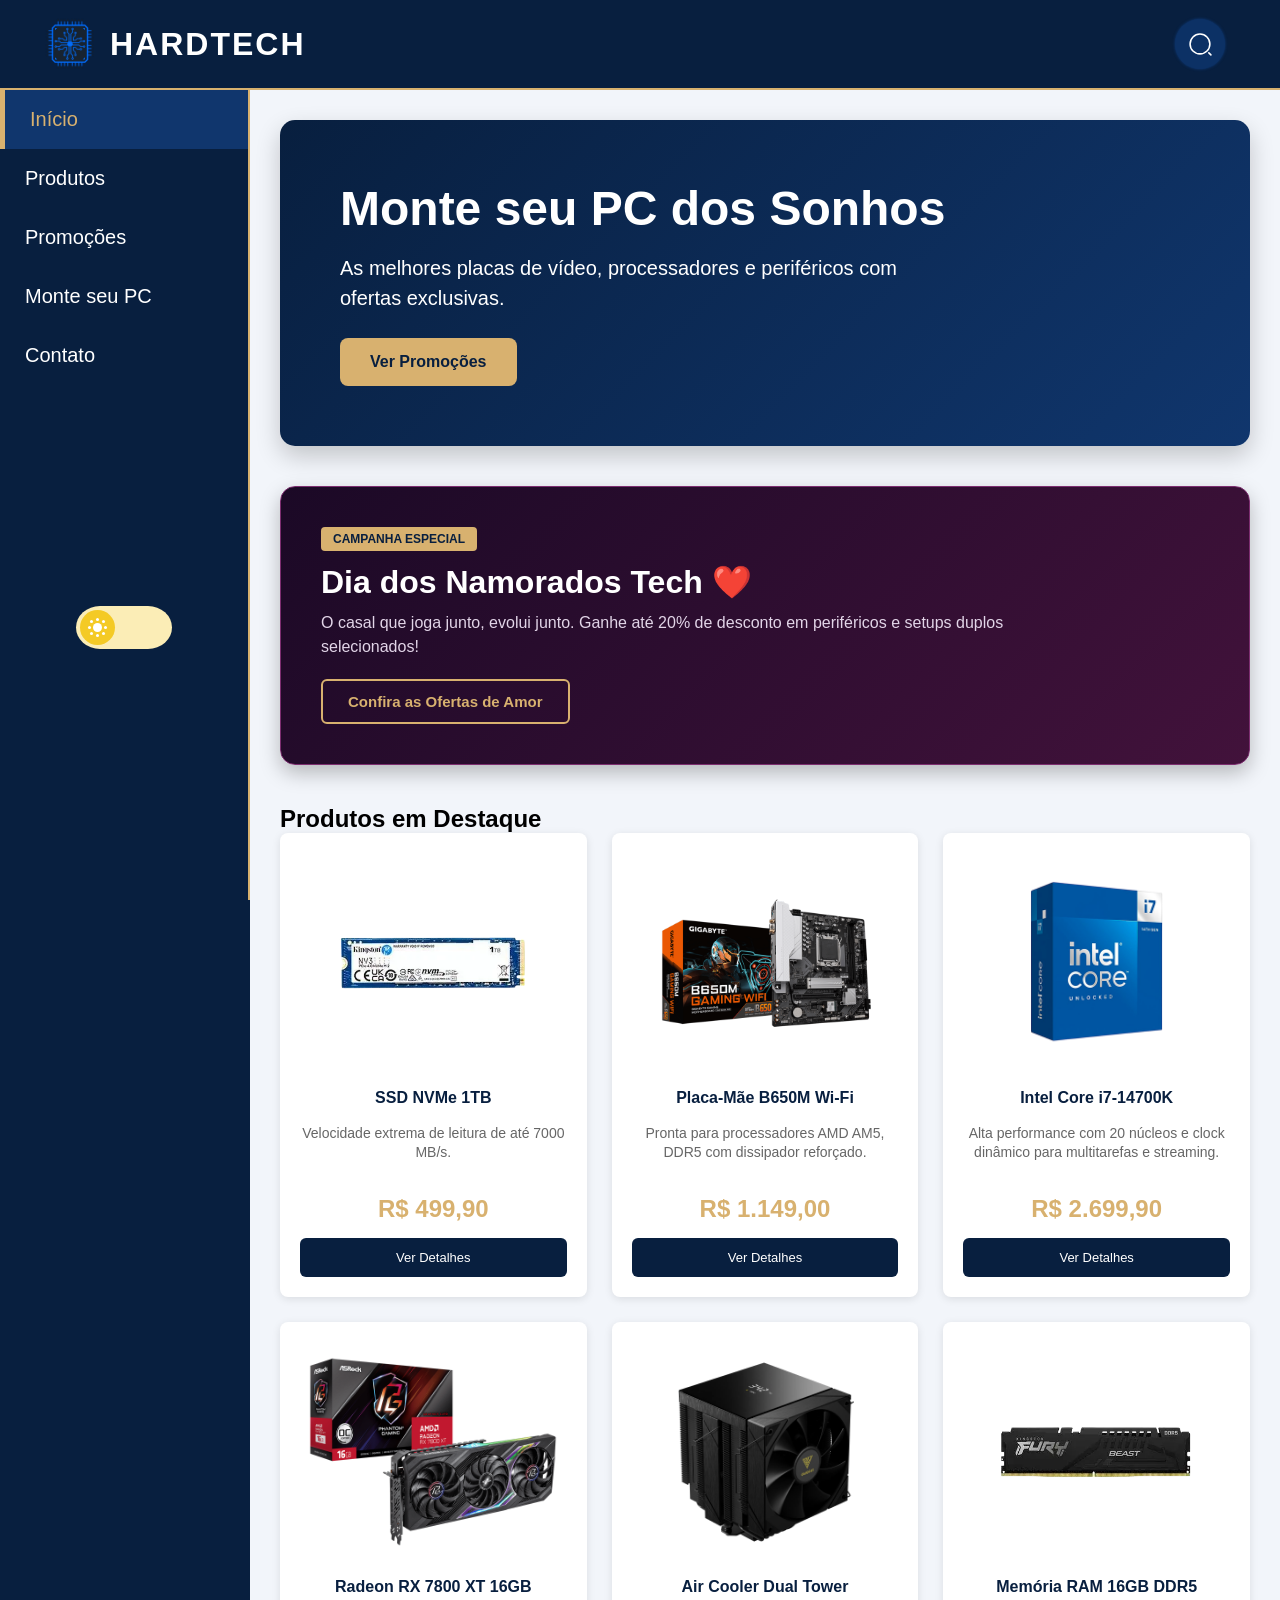
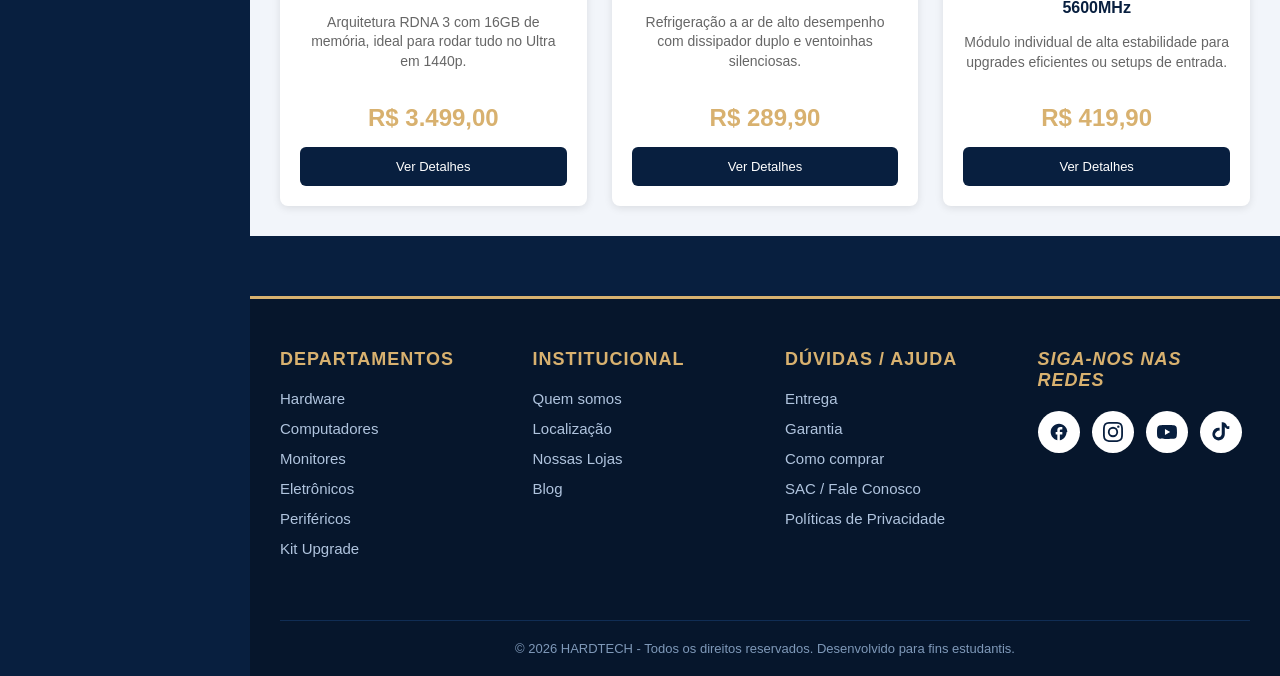
==== index.html @ 4a9dc532 "Alteração nos css para melhores responsividade" ====
<!DOCTYPE html>
<html lang="pt-BR">
<head>
    <meta charset="UTF-8">
    <meta name="viewport" content="width=device-width, initial-scale=1.0">
    <link rel="stylesheet" href="./CSS/layout.css">
    <link rel="stylesheet" href="./CSS/temas/tema.css">
    <link rel="stylesheet" href="./CSS/inicio.css">
    <link rel="icon" href="./img/hardtech_logo_v1_2-Photoroom.png">
    <title>HARDTECH</title>
</head>
<body>
    <header>
        <section class="logo-area">
            <!-- Botão hambúrguer — visível apenas no mobile/tablet -->
            <button class="hamburger" id="hamburger-btn" aria-label="Abrir menu" aria-expanded="false" aria-controls="main-nav">
                <span></span>
                <span></span>
                <span></span>
            </button>
            <img src="./img/hardtech_logo_v1_2-Photoroom.png" alt="Logo HardTech">
            <h1>HARDTECH</h1>
        </section>
        <form class="search-form" role="search">
            <button type="button" class="icon" aria-label="Pesquisar" title="Pesquisar">
                <svg width="25px" height="25px" viewBox="0 0 24 24" fill="none" xmlns="http://www.w3.org/2000/svg">
                    <path d="M11.5 21C16.7467 21 21 16.7467 21 11.5C21 6.25329 16.7467 2 11.5 2C6.25329 2 2 6.25329 2 11.5C2 16.7467 6.25329 21 11.5 21Z" stroke="#fff" stroke-width="1.5" stroke-linecap="round" stroke-linejoin="round"></path>
                    <path d="M22 22L20 20" stroke="#fff" stroke-width="1.5" stroke-linecap="round" stroke-linejoin="round"></path>
                </svg>
            </button>
            <input type="search" class="input" placeholder="Pesquisar...">
        </form>
    </header>

    <!-- Overlay escuro que fecha o menu ao clicar fora -->
    <div class="nav-overlay" id="nav-overlay" aria-hidden="true"></div>

    <main>
        <nav id="main-nav" aria-label="Menu principal">
            <ul>
                <li><a href="index.html" class="menu-ativo">Início</a></li>
                <li>
                    <details>
                        <summary>Produtos</summary>
                        <ul>
                            <li><a href="#">Processadores</a></li>
                            <li><a href="#">Placas de Vídeo</a></li>
                            <li><a href="#">Memórias RAM</a></li>
                            <li><a href="#">SSD e HD</a></li>
                            <li><a href="#">Placas-Mãe</a></li>
                            <li><a href="#">Fontes</a></li>
                        </ul>
                    </details>
                </li>
                <li>
                    <details>
                        <summary>Promoções</summary>
                        <ul>
                            <li><a href="./paginas/promocoes.html?campanha=dia-dos-namorados">Dia dos Namorados ❤️</a></li>
                            <li><a href="./paginas/promocoes.html?campanha=festa-junina-tech">Arraiá de Ofertas</a></li>
                            <li><a href="./paginas/promocoes.html?campanha=semana-gamer">Semana Gamer</a></li>
                            <li><a href="./paginas/promocoes.html?campanha=aquecimento-inverno">Aquecimento de Inverno</a></li>
                        </ul>
                    </details>
                </li>
                <li><a href="#">Monte seu PC</a></li>
                <li><a href="./paginas/contatos.html">Contato</a></li>
            </ul>

            <button type="button" id="theme-toggle" class="theme" aria-label="Alternar modo escuro" aria-pressed="false">
                <span class="theme__toggle-wrap">
                    <span class="theme__fill" aria-hidden="true"></span>
                    <span class="theme__icon" aria-hidden="true">
                        <span class="theme__icon-part"></span>
                        <span class="theme__icon-part"></span>
                        <span class="theme__icon-part"></span>
                        <span class="theme__icon-part"></span>
                        <span class="theme__icon-part"></span>
                        <span class="theme__icon-part"></span>
                        <span class="theme__icon-part"></span>
                        <span class="theme__icon-part"></span>
                        <span class="theme__icon-part"></span>
                    </span>
                </span>
            </button>
        </nav>

        <section class="conteudo">

            <article class="banner">
                <h2>Monte seu PC dos Sonhos</h2>
                <p>As melhores placas de vídeo, processadores e periféricos com ofertas exclusivas.</p>
                <a href="#" class="btn-banner">Ver Promoções</a>
            </article>

            <article class="banner-promocional namorados">
                <div class="promo-info">
                    <span class="tag-promo">Campanha Especial</span>
                    <h2>Dia dos Namorados Tech ❤️</h2>
                    <p>O casal que joga junto, evolui junto. Ganhe até 20% de desconto em periféricos e setups duplos selecionados!</p>
                    <a href="./paginas/promocoes.html?campanha=dia-dos-namorados" class="btn-promo-link">Confira as Ofertas de Amor</a>
                </div>
            </article>

            <article class="destaques">
                <h2>Produtos em Destaque</h2>

                <section class="produtos">
    <article class="produto">
        <img src="./img/img-index/ssd1tb.webp" alt="SSD NVMe 1TB">
        <section class="info-produto">
            <h3>SSD NVMe 1TB</h3>
            <p>Velocidade extrema de leitura de até 7000 MB/s.</p>
            <span>R$ 499,90</span>
            <a href="./paginas/produto.html?id=ssd1tb" class="btn-comprar">Ver Detalhes</a>
        </section>
    </article>

    <article class="produto">
        <img src="./img/img-index/placa_mae_b650.webp" alt="Placa-Mãe B650">
        <section class="info-produto">
            <h3>Placa-Mãe B650M Wi-Fi</h3>
            <p>Pronta para processadores AMD AM5, DDR5 com dissipador reforçado.</p>
            <span>R$ 1.149,00</span>
            <a href="./paginas/produto.html?id=placamae" class="btn-comprar">Ver Detalhes</a>
        </section>
    </article>

    <article class="produto">
        <img src="./img/img-index/intel_i7.png" alt="Intel Core i7">
        <section class="info-produto">
            <h3>Intel Core i7-14700K</h3>
            <p>Alta performance com 20 núcleos e clock dinâmico para multitarefas e streaming.</p>
            <span>R$ 2.699,90</span>
            <a href="./paginas/produto.html?id=i714700k" class="btn-comprar">Ver Detalhes</a>
        </section>
    </article>

    <article class="produto">
        <img src="./img/img-index/rx7800xt.png" alt="AMD Radeon RX 7800 XT">
        <section class="info-produto">
            <h3>Radeon RX 7800 XT 16GB</h3>
            <p>Arquitetura RDNA 3 com 16GB de memória, ideal para rodar tudo no Ultra em 1440p.</p>
            <span>R$ 3.499,00</span>
            <a href="./paginas/produto.html?id=rx7800xt" class="btn-comprar">Ver Detalhes</a>
        </section>
    </article>

    <article class="produto">
        <img src="./img/img-index/aircooler_tower.webp" alt="Air Cooler Tower">
        <section class="info-produto">
            <h3>Air Cooler Dual Tower</h3>
            <p>Refrigeração a ar de alto desempenho com dissipador duplo e ventoinhas silenciosas.</p>
            <span>R$ 289,90</span>
            <a href="./paginas/produto.html?id=aircooler" class="btn-comprar">Ver Detalhes</a>
        </section>
    </article>

    <article class="produto">
        <img src="./img/img-index/ram_16gb_single.webp" alt="Memória RAM 16GB">
        <section class="info-produto">
            <h3>Memória RAM 16GB DDR5 5600MHz</h3>
            <p>Módulo individual de alta estabilidade para upgrades eficientes ou setups de entrada.</p>
            <span>R$ 419,90</span>
            <a href="./paginas/produto.html?id=ram16gb" class="btn-comprar">Ver Detalhes</a>
        </section>
    </article>
</section>
            </article>

        </section>
    </main>

    <footer class="rodape-hardtech">
        <section class="footer-container">

            <section class="footer-coluna">
                <h3>Departamentos</h3>
                <ul>
                    <li><a href="#">Hardware</a></li>
                    <li><a href="#">Computadores</a></li>
                    <li><a href="#">Monitores</a></li>
                    <li><a href="#">Eletrônicos</a></li>
                    <li><a href="#">Periféricos</a></li>
                    <li><a href="#">Kit Upgrade</a></li>
                </ul>
            </section>

            <section class="footer-coluna">
                <h3>Institucional</h3>
                <ul>
                    <li><a href="#">Quem somos</a></li>
                    <li><a href="#">Localização</a></li>
                    <li><a href="#">Nossas Lojas</a></li>
                    <li><a href="#">Blog</a></li>
                </ul>
            </section>

            <section class="footer-coluna">
                <h3>Dúvidas / Ajuda</h3>
                <ul>
                    <li><a href="#">Entrega</a></li>
                    <li><a href="#">Garantia</a></li>
                    <li><a href="#">Como comprar</a></li>
                    <li><a href="#">SAC / Fale Conosco</a></li>
                    <li><a href="#">Políticas de Privacidade</a></li>
                </ul>
            </section>

            <section class="footer-coluna">
                <address class="redes-sociais-container">
                    <h3>Siga-nos nas redes</h3>
                    <section class="iconos-redes">
                        <a href="https://www.facebook.com/hardtech22/" class="social-btn" title="Facebook">
                            <svg width="20" height="20" viewBox="0 0 24 24" fill="currentColor"><path d="M22 12c0-5.52-4.48-10-10-10S2 6.48 2 12c0 4.84 3.44 8.87 8 9.8V15H8v-3h2V9.5C10 7.57 11.57 6 13.5 6H16v3h-2c-.55 0-1 .45-1 1v2h3v3h-3v6.95c4.56-.93 8-4.96 8-9.75z"/></svg>
                        </a>
                        <a href="https://www.instagram.com/hardtech_innovation/" class="social-btn" title="Instagram">
                            <svg width="20" height="20" viewBox="0 0 24 24" fill="currentColor"><path d="M12 2.163c3.204 0 3.584.012 4.85.07 3.252.148 4.771 1.691 4.919 4.919.058 1.265.069 1.645.069 4.849 0 3.205-.012 3.584-.069 4.849-.149 3.225-1.664 4.771-4.919 4.919-1.266.058-1.644.07-4.85.07-3.204 0-3.584-.012-4.849-.07-3.26-.149-4.771-1.699-4.919-4.92-.058-1.265-.07-1.644-.07-4.849 0-3.204.013-3.583.07-4.849.149-3.227 1.664-4.771 4.919-4.919 1.266-.057 1.645-.069 4.849-.069zM12 0C8.741 0 8.333.014 7.053.072 2.695.272.273 2.69.073 7.051.014 8.333 0 8.741 0 12c0 3.259.014 3.668.072 4.948.2 4.358 2.618 6.78 6.98 6.98 1.281.058 1.689.072 4.948.072 3.259 0 3.668-.014 4.948-.072 4.354-.2 6.782-2.618 6.979-6.98.059-1.28.073-1.689.073-4.948 0-3.259-.014-3.667-.072-4.947-.196-4.354-2.617-6.78-6.979-6.98C15.668.014 15.259 0 12 0zm0 5.838a6.162 6.162 0 100 12.324 6.162 6.162 0 000-12.324zM12 16a4 4 0 110-8 4 4 0 010 8zm6.406-11.845a1.44 1.44 0 100 2.881 1.44 1.44 0 000-2.881z"/></svg>
                        </a>
                        <a href="https://www.youtube.com/@HardTech_" class="social-btn" title="YouTube">
                            <svg width="20" height="20" viewBox="0 0 24 24" fill="currentColor"><path d="M23.498 6.186a3.016 3.016 0 00-2.122-2.136C19.505 3.545 12 3.545 12 3.545s-7.505 0-9.377.505A3.017 3.017 0 00.502 6.186C0 8.07 0 12 0 12s0 3.93.502 5.814a3.016 3.016 0 002.122 2.136c1.871.505 9.376.505 9.376.505s7.505 0 9.377-.505a3.015 3.015 0 002.122-2.136C24 15.93 24 12 24 12s0-3.93-.502-5.814zM9.545 15.568V8.432L15.818 12l-6.273 3.568z"/></svg>
                        </a>
                        <a href="https://www.tiktok.com/@hardtech.sistemas" class="social-btn" title="TikTok">
                            <svg width="20" height="20" viewBox="0 0 24 24" fill="currentColor"><path d="M12.525.02c1.31 0 2.586.342 3.71 1a7.434 7.434 0 012.33 2.308c.38.564.64 1.19.78 1.845a8.165 8.165 0 002.656-.474V8.16a5.074 5.074 0 01-3.415-.496 5.176 5.176 0 01-1.996-2.072v8.941a7.487 7.487 0 01-1.393 4.364 7.375 7.375 0 01-3.834 2.85 7.482 7.482 0 01-5.114-.306 7.377 7.377 0 01-3.725-3.327 7.493 7.493 0 01-.645-5.084 7.382 7.382 0 012.553-4.524 7.485 7.485 0 014.733-1.637c.39 0 .78.03 1.163.09v3.454a4.015 4.015 0 00-.734-.067 4.032 4.032 0 00-3.417 1.854A4.093 4.093 0 004.83 14.8c.118.96.58 1.842 1.303 2.483a4.04 4.04 0 002.736.938 4.097 4.097 0 003.774-2.734c.162-.486.243-.996.241-1.51V0h-3.46v.02h3.1z"/></svg>
                        </a>
                    </section>
                </address>
            </section>

        </section>

        <section class="footer-direitos">
            <p>&copy; 2026 HARDTECH - Todos os direitos reservados. Desenvolvido para fins estudantis.</p>
        </section>
    </footer>

    <script src="./javaScript/layout.js"></script>
    <script src="./javaScript/script.js"></script>
</body>
</html>
---- CSS/layout.css ----
* {
    margin: 0;
    padding: 0;
    box-sizing: border-box;
}

body {
    font-family: Arial, sans-serif;
    background: #081f3f;
}

/* ============================================================
   HEADER
   ============================================================ */
header {
    height: 70px;
    background: #081f3f;
    display: flex;
    justify-content: space-between;
    align-items: center;
    padding: 0 20px;
    border-bottom: 2px solid #d8b16f;
    position: fixed;
    top: 0;
    left: 0;
    width: 100%;
    z-index: 1000;
}

@media (min-width: 768px) {
    header {
        height: 90px;
        padding: 0 40px;
    }
}

.logo-area {
    display: flex;
    align-items: center;
    gap: 10px;
}

.logo-area img {
    width: 44px;
    height: 44px;
    object-fit: contain;
}

@media (min-width: 768px) {
    .logo-area img {
        width: 60px;
        height: 60px;
    }
}

.logo-area h1 {
    color: #ffffff;
    font-size: 22px;
    letter-spacing: 2px;
    font-family: Arial, sans-serif;
}

@media (min-width: 768px) {
    .logo-area h1 {
        font-size: 32px;
    }
}

/* ============================================================
   SEARCH FORM
   ============================================================ */
.search-form {
    display: none;
    align-items: center;
    justify-content: center;
    gap: 15px;
    position: relative;
    margin-right: 10px;
    margin-left: 10px;
}

@media (min-width: 768px) {
    .search-form {
        display: flex;
        margin-right: 15px;
        margin-left: 20px;
    }
}

.input {
    border: none;
    height: 42px;
    width: 42px;
    padding: 10px;
    outline: none;
    border-radius: 50%;
    transition: 0.5s ease-in-out;
    background-color: #0c3165;
    box-shadow: 0 0 3px #0e3d7f;
    padding-right: 40px;
    color: #fff;
}

.input,
.input::placeholder {
    font-family: "Trebuchet MS", Arial, sans-serif;
    font-size: 15px;
}

@media (min-width: 768px) {
    .input {
        height: 50px;
        width: 50px;
        font-size: 17px;
    }
}

.input::placeholder {
    color: #8f8f8f;
}

.icon {
    display: flex;
    align-items: center;
    justify-content: center;
    position: absolute;
    right: 0;
    width: 42px;
    height: 42px;
    border: none;
    outline: none;
    border-radius: 50%;
    cursor: pointer;
    background: transparent;
    transition: 0.2s linear;
}

@media (min-width: 768px) {
    .icon {
        width: 50px;
        height: 50px;
    }
}

.icon:focus ~ .input,
.input:focus {
    width: 180px;
    border-radius: 0;
    background: transparent;
    border-bottom: 3px solid #1557c0;
    box-shadow: none;
    transition: all 500ms cubic-bezier(0, 0.11, 0.35, 2);
}

@media (min-width: 768px) {
    .icon:focus ~ .input,
    .input:focus {
        width: 250px;
    }
}

/* ============================================================
   HAMBURGER BUTTON (mobile only)
   ============================================================ */
.hamburger {
    display: flex;
    flex-direction: column;
    justify-content: center;
    align-items: center;
    gap: 5px;
    width: 40px;
    height: 40px;
    background: transparent;
    border: none;
    cursor: pointer;
    padding: 5px;
    z-index: 1100;
    flex-shrink: 0;
}

.hamburger span {
    display: block;
    width: 24px;
    height: 2px;
    background: #ffffff;
    border-radius: 2px;
    transition: 0.3s ease;
}

.hamburger.open span:nth-child(1) {
    transform: translateY(7px) rotate(45deg);
}
.hamburger.open span:nth-child(2) {
    opacity: 0;
}
.hamburger.open span:nth-child(3) {
    transform: translateY(-7px) rotate(-45deg);
}

@media (min-width: 992px) {
    .hamburger {
        display: none;
    }
}

/* ============================================================
   OVERLAY (mobile nav backdrop)
   ============================================================ */
.nav-overlay {
    display: none;
    position: fixed;
    inset: 0;
    background: rgba(0, 0, 0, 0.55);
    z-index: 998;
}

.nav-overlay.visible {
    display: block;
}

/* ============================================================
   NAV LATERAL
   ============================================================ */

/* Remove a setinha padrão do details */
summary::-webkit-details-marker { display: none; }
summary { list-style: none; }

nav {
    width: 260px;
    background: #081f3f;
    border-right: 2px solid #d8b16f;
    position: fixed;
    top: 70px;
    left: 0;
    bottom: 0;
    z-index: 999;
    overflow: visible; /* desktop: submenus saem lateralmente */
    display: flex;
    flex-direction: column;
    padding-bottom: 30px;

    /* Mobile: escondido fora da tela por padrão */
    transform: translateX(-100%);
    transition: transform 0.3s ease;
}

/* Mobile/tablet: scroll vertical no nav aberto */
@media (max-width: 991px) {
    nav {
        overflow-y: auto;
        overflow-x: hidden;
    }
}

@media (min-width: 768px) {
    nav {
        top: 90px;
    }
}

@media (min-width: 992px) {
    nav {
        transform: translateX(0); /* sempre visível em desktop */
        width: 250px;
        overflow: visible; /* permite que o submenu saia para fora do nav lateralmente */
    }
}

nav.nav-open {
    transform: translateX(0);
}

nav ul {
    list-style: none;
}

/* ============================================================
   DETAILS / SUBMENUS
   ============================================================ */
details {
    position: relative;
    width: 100%;
}

/* Mobile/tablet: submenu expande para baixo, dentro do nav */
@media (max-width: 991px) {
    details ul {
        display: none;
        position: static;
        left: auto;
        top: auto;
        min-width: unset;
        width: 100%;
        background: #0d2c57;
        border: 1px solid #d8b16f;
        border-top: none;
        box-shadow: none;
        z-index: 1000;
    }

    details[open] ul {
        display: block;
    }
}

/* Desktop: submenu flutua para o lado direito do nav */
@media (min-width: 992px) {
    details ul {
        display: none;
        position: absolute;
        top: 0;
        left: 100%;
        min-width: 220px;
        background: #0d2c57;
        border: 1px solid #d8b16f;
        border-left: none;
        box-shadow: 5px 5px 15px rgba(0,0,0,0.3);
        z-index: 1000;
    }

    details[open] ul {
        display: block;
    }
}

nav a,
summary {
    display: block;
    padding: 16px 25px;
    color: #ffffff;
    text-decoration: none;
    font-size: 17px;
    font-weight: 500;
    transition: .3s;
}

@media (min-width: 768px) {
    nav a,
    summary {
        font-size: 20px;
        padding: 18px 25px;
    }
}

nav a:hover,
summary:hover {
    background: #10366d;
    color: #d8b16f;
    padding-left: 35px;
    cursor: pointer;
}

.menu-ativo {
    background: #10366d;
    color: #d8b16f !important;
    border-left: 5px solid #d8b16f;
}

/* ============================================================
   FOOTER
   ============================================================ */
.rodape-hardtech {
    background: #06162c;
    color: #ffffff;
    padding: 40px 20px 20px 20px;
    margin-top: 60px;
    border-top: 3px solid #d8b16f;
    font-family: Arial, sans-serif;
    box-sizing: border-box;
}

@media (min-width: 992px) {
    .rodape-hardtech {
        margin-left: 250px;
        padding: 50px 30px 20px 30px;
    }
}

.footer-container {
    max-width: 1200px;
    margin: 0 auto;
    display: grid;
    grid-template-columns: 1fr 1fr;
    gap: 30px;
}

@media (min-width: 768px) {
    .footer-container {
        grid-template-columns: repeat(4, 1fr);
        gap: 40px;
    }
}

.footer-coluna h3 {
    color: #d8b16f;
    font-size: 16px;
    margin-bottom: 16px;
    font-weight: 600;
    text-transform: uppercase;
    letter-spacing: 1px;
}

@media (min-width: 768px) {
    .footer-coluna h3 {
        font-size: 18px;
        margin-bottom: 20px;
    }
}

.footer-coluna ul {
    list-style: none;
    padding: 0;
    margin: 0;
}

.footer-coluna ul li {
    margin-bottom: 10px;
}

@media (min-width: 768px) {
    .footer-coluna ul li {
        margin-bottom: 12px;
    }
}

.footer-coluna ul li a {
    color: #b0c4de;
    text-decoration: none;
    font-size: 14px;
    transition: 0.3s ease;
}

@media (min-width: 768px) {
    .footer-coluna ul li a {
        font-size: 15px;
    }
}

.footer-coluna ul li a:hover {
    color: #ffffff;
    padding-left: 5px;
}

.footer-form {
    display: flex;
    align-items: center;
    background: #ffffff;
    border-radius: 6px;
    padding: 5px;
    margin-bottom: 25px;
}

.footer-form input {
    border: none;
    background: transparent;
    padding: 10px;
    width: 100%;
    outline: none;
    color: #081f3f;
    font-size: 14px;
}

.footer-form button {
    border: none;
    background: #d8b16f;
    cursor: pointer;
    padding: 10px 15px;
    border-radius: 4px;
    display: flex;
    align-items: center;
    justify-content: center;
    transition: 0.3s;
}

.footer-form button:hover {
    background: #c29d5c;
}

.iconos-redes {
    display: flex;
    gap: 12px;
    margin-top: 15px;
    flex-wrap: wrap;
}

.social-btn {
    display: flex;
    align-items: center;
    justify-content: center;
    width: 42px;
    height: 42px;
    background: #ffffff;
    color: #081f3f;
    border-radius: 50%;
    text-decoration: none;
    transition: 0.3s ease;
}

.social-btn:hover {
    background: #d8b16f;
    color: #06162c;
    transform: translateY(-3px);
}

.footer-direitos {
    text-align: center;
    margin-top: 40px;
    padding-top: 20px;
    border-top: 1px solid #102d54;
    font-size: 12px;
    color: #7f99b9;
}

@media (min-width: 768px) {
    .footer-direitos {
        margin-top: 50px;
        font-size: 13px;
    }
}
---- CSS/temas/tema.css ----
/* ============================================================
   MODO ESCURO - TOGGLE BUTTON
   ============================================================ */
.theme {
    display: flex;
    flex: 1;
    justify-content: center;
    align-items: center;
    width: 100%;
    min-height: 80px;
    border: none;
    background: transparent;
    cursor: pointer;
    -webkit-tap-highlight-color: transparent;
    margin-top: auto;
}

.theme__toggle-wrap {
    display: block;
    position: relative;
    width: 96px;
    height: 43px;
    margin: 0;
    padding: 4px;
    background-color: hsl(48,90%,85%);
    border-radius: 25% / 50%;
    transition: 0.3s ease;
}

.theme__fill { display: none; }

.theme__toggle-wrap::before {
    content: "";
    display: block;
    width: 35px;
    height: 35px;
    border-radius: 50%;
    background-color: hsl(48,90%,55%);
    transition: 0.3s ease;
}

.theme__icon,
.theme__icon-part {
    position: absolute;
}

.theme__icon {
    display: flex;
    align-items: center;
    justify-content: center;
    top: 4px;
    left: 4px;
    width: 35px;
    height: 35px;
    border-radius: 50%;
    pointer-events: none;
    transition: 0.3s ease;
}

.theme__icon-part { display: none; }

.theme__icon::before {
    content: "";
    width: 9px;
    height: 9px;
    border-radius: 50%;
    background: #ffffff;
    box-shadow:
        0 -8px 0 -3px #ffffff,
        0 8px 0 -3px #ffffff,
        8px 0 0 -3px #ffffff,
        -8px 0 0 -3px #ffffff,
        6px 6px 0 -3px #ffffff,
        -6px 6px 0 -3px #ffffff,
        6px -6px 0 -3px #ffffff,
        -6px -6px 0 -3px #ffffff;
    transition: 0.3s ease;
}

.theme__icon::after { content: ""; display: none; }

.theme[aria-pressed="true"] .theme__toggle-wrap {
    background-color: hsl(198,90%,15%);
}
.theme[aria-pressed="true"] .theme__toggle-wrap::before,
.theme[aria-pressed="true"] .theme__icon {
    transform: translateX(53px);
}
.theme[aria-pressed="true"] .theme__toggle-wrap::before {
    background-color: hsl(198,90%,55%);
}
.theme[aria-pressed="true"] .theme__icon::before {
    width: 18px;
    height: 18px;
    background: #ffffff;
    box-shadow: none;
}
.theme[aria-pressed="true"] .theme__icon::after {
    display: block;
    position: absolute;
    width: 18px;
    height: 18px;
    border-radius: 50%;
    background: hsl(198,90%,55%);
    transform: translate(7px, -2px);
}
.theme:focus-visible {
    outline: 2px solid #d8b16f;
    outline-offset: -10px;
}

/* ============================================================
   MODO ESCURO
   ============================================================ */
body.dark-mode {
    background: #020b18;
    color: #e8eef8;
}

body.dark-mode header,
body.dark-mode nav {
    background: #031226;
}

body.dark-mode details ul {
    background: #071a35;
}

body.dark-mode nav a:hover,
body.dark-mode summary:hover,
body.dark-mode .menu-ativo {
    background: #0b2a55;
}

body.dark-mode .conteudo,
body.dark-mode .conteudo-produto,
body.dark-mode .conteudo-namorados {
    background: #07111f;
}

body.dark-mode .destaques h2,
body.dark-mode .produto h3,
body.dark-mode .card-produto-namorados h3,
body.dark-mode .produto-info-lateral h2,
body.dark-mode .produto-ficha-tecnica h3 {
    color: #f4f7fb;
}

body.dark-mode .produto,
body.dark-mode .produto-detalhe-wrapper,
body.dark-mode .produto-ficha-tecnica,
body.dark-mode .card-produto-namorados {
    background: #0d1f38;
    border: 1px solid #17345d;
    box-shadow: 0 4px 16px rgba(0,0,0,.35);
}

body.dark-mode .produto p,
body.dark-mode .produto-info-lateral p,
body.dark-mode .produto-ficha-tecnica li,
body.dark-mode .card-produto-namorados p {
    color: #b8c6d8;
}

body.dark-mode .produto a.btn-comprar,
body.dark-mode .card-produto-namorados a.btn-comprar,
body.dark-mode .btn-comprar-interno {
    background: #d8b16f;
    color: #06162c;
}

body.dark-mode .produto a.btn-comprar:hover,
body.dark-mode .card-produto-namorados a.btn-comprar:hover,
body.dark-mode .btn-comprar-interno:hover {
    background: #f0c87c;
}

body.dark-mode .rodape-hardtech {
    background: #020b18;
    border-top-color: #d8b16f;
}
---- CSS/inicio.css ----
/* ============================================================
   CONTEÚDO PRINCIPAL
   ============================================================ */
.conteudo {
    margin-left: 0;          /* Mobile: sem margem lateral (nav fica sobre o conteúdo) */
    margin-top: 70px;        /* Compensa o header fixo (mobile: 70px) */
    padding: 16px;
    background: #f2f5fa;
    min-height: calc(100vh - 70px);
}

@media (min-width: 768px) {
    .conteudo {
        margin-top: 90px;
        padding: 20px;
        min-height: calc(100vh - 90px);
    }
}

@media (min-width: 992px) {
    .conteudo {
        margin-left: 250px;  /* Desktop: empurra para não sobrepor o nav lateral */
        padding: 30px;
    }
}

/* ============================================================
   BANNER PRINCIPAL
   ============================================================ */
.banner {
    background: linear-gradient(135deg, #081f3f, #10366d);
    color: white;
    padding: 30px 20px;
    border-radius: 12px;
    margin-bottom: 24px;
    box-shadow: 0 10px 25px rgba(0,0,0,.2);
}

@media (min-width: 480px) {
    .banner {
        padding: 40px 30px;
    }
}

@media (min-width: 768px) {
    .banner {
        padding: 60px;
        border-radius: 15px;
        margin-bottom: 40px;
    }
}

.banner h2 {
    font-size: 26px;
    margin-bottom: 12px;
    line-height: 1.2;
}

@media (min-width: 480px) {
    .banner h2 {
        font-size: 34px;
    }
}

@media (min-width: 768px) {
    .banner h2 {
        font-size: 48px;
        margin-bottom: 15px;
    }
}

.banner p {
    font-size: 15px;
    margin-bottom: 20px;
    max-width: 600px;
    line-height: 1.5;
}

@media (min-width: 768px) {
    .banner p {
        font-size: 20px;
        margin-bottom: 25px;
    }
}

.banner a.btn-banner {
    display: inline-block;
    text-decoration: none;
    padding: 12px 22px;
    border-radius: 8px;
    background: #d8b16f;
    color: #081f3f;
    font-weight: bold;
    font-size: 14px;
    cursor: pointer;
    transition: .3s;
}

@media (min-width: 768px) {
    .banner a.btn-banner {
        padding: 15px 30px;
        font-size: 16px;
    }
}

.banner a.btn-banner:hover {
    transform: translateY(-3px);
}

/* ============================================================
   BANNER PROMOCIONAL - DIA DOS NAMORADOS
   ============================================================ */
.banner-promocional.namorados {
    background: linear-gradient(135deg, #1b0926, #42123b);
    color: white;
    padding: 28px 20px;
    border-radius: 12px;
    margin-bottom: 24px;
    box-shadow: 0 8px 20px rgba(0,0,0,.25);
    border: 1px solid #7c2d6f;
}

@media (min-width: 480px) {
    .banner-promocional.namorados {
        padding: 35px 28px;
    }
}

@media (min-width: 768px) {
    .banner-promocional.namorados {
        padding: 40px;
        border-radius: 15px;
        margin-bottom: 40px;
    }
}

.banner-promocional .tag-promo {
    display: inline-block;
    background: #d8b16f;
    color: #081f3f;
    padding: 4px 10px;
    font-size: 11px;
    font-weight: bold;
    text-transform: uppercase;
    border-radius: 4px;
    margin-bottom: 10px;
}

@media (min-width: 768px) {
    .banner-promocional .tag-promo {
        padding: 5px 12px;
        font-size: 12px;
        margin-bottom: 12px;
    }
}

.banner-promocional h2 {
    font-size: 22px;
    margin-bottom: 10px;
    line-height: 1.2;
}

@media (min-width: 480px) {
    .banner-promocional h2 {
        font-size: 26px;
    }
}

@media (min-width: 768px) {
    .banner-promocional h2 {
        font-size: 32px;
    }
}

.banner-promocional p {
    font-size: 14px;
    margin-bottom: 18px;
    max-width: 700px;
    color: #e2d5e8;
    line-height: 1.5;
}

@media (min-width: 768px) {
    .banner-promocional p {
        font-size: 16px;
        margin-bottom: 20px;
    }
}

.banner-promocional .btn-promo-link {
    display: inline-block;
    text-decoration: none;
    padding: 10px 20px;
    border-radius: 6px;
    background: transparent;
    color: #d8b16f;
    border: 2px solid #d8b16f;
    font-weight: bold;
    font-size: 14px;
    cursor: pointer;
    transition: .3s;
}

@media (min-width: 768px) {
    .banner-promocional .btn-promo-link {
        padding: 12px 25px;
        font-size: 15px;
    }
}

.banner-promocional .btn-promo-link:hover {
    background: #d8b16f;
    color: #081f3f;
    transform: translateY(-2px);
}

/* ============================================================
   PRODUTOS EM DESTAQUE
   ============================================================ */

/* Mobile/Tablet (< 768px): cards horizontais, lista vertical */
.produtos {
    display: flex;
    flex-direction: column;
    gap: 12px;
}

.produto {
    background: white;
    border-radius: 8px;
    padding: 12px;
    box-shadow: 0 2px 8px rgba(0,0,0,.1);
    transition: .3s;
    display: flex;
    flex-direction: row;
    align-items: stretch;
    text-align: left;
    gap: 14px;
}

.produto img {
    width: 110px;
    height: 110px;
    object-fit: contain;
    flex-shrink: 0;
}

.produto .info-produto {
    display: flex;
    flex-direction: column;
    flex: 1;
    min-width: 0;
}

.produto h3 {
    color: #081f3f;
    margin: 0 0 6px;
    font-size: 14px;
    line-height: 1.3;
}

.produto p {
    color: #666;
    font-size: 12px;
    line-height: 1.4;
    margin-bottom: 6px;
}

.produto span {
    display: block;
    margin: 4px 0;
    font-size: 18px;
    font-weight: bold;
    color: #d8b16f;
}

.produto a.btn-comprar {
    display: inline-block;
    text-decoration: none;
    width: auto;
    padding: 8px 16px;
    border-radius: 6px;
    background: #081f3f;
    color: white;
    font-weight: normal;
    font-size: 13px;
    text-align: center;
    cursor: pointer;
    transition: .3s;
    margin-top: auto;
    align-self: flex-start;
}

.produto:hover {
    transform: translateY(-2px);
}

.produto a.btn-comprar:hover {
    background: #10366d;
}

/* Tablet (≥ 480px) e Desktop (≥ 768px): volta para grid de cards verticais */
@media (min-width: 480px) {
    .produtos {
        display: grid;
        grid-template-columns: repeat(2, 1fr);
        gap: 20px;
    }

    .produto {
        flex-direction: column;
        text-align: center;
        padding: 16px;
        gap: 0;
    }

    .produto img {
        width: 100%;
        height: 200px;
    }

    .produto h3 {
        margin: 12px 0 8px;
        font-size: 15px;
    }

    .produto p {
        font-size: 13px;
        flex: 1;
        min-height: 0;
    }

    .produto span {
        margin: 12px 0;
        font-size: 20px;
    }

    .produto a.btn-comprar {
        width: 100%;
        padding: 10px;
        align-self: stretch;
    }
}

@media (min-width: 768px) {
    .produtos {
        grid-template-columns: repeat(3, 1fr);
        gap: 25px;
    }

    .produto {
        padding: 20px;
    }

    .produto img {
        height: 220px;
    }

    .produto h3 {
        margin: 15px 0;
        font-size: 16px;
    }

    .produto p {
        font-size: 14px;
        min-height: 50px;
    }

    .produto span {
        margin: 15px 0;
        font-size: 24px;
    }

    .produto a.btn-comprar {
        padding: 12px;
    }
}
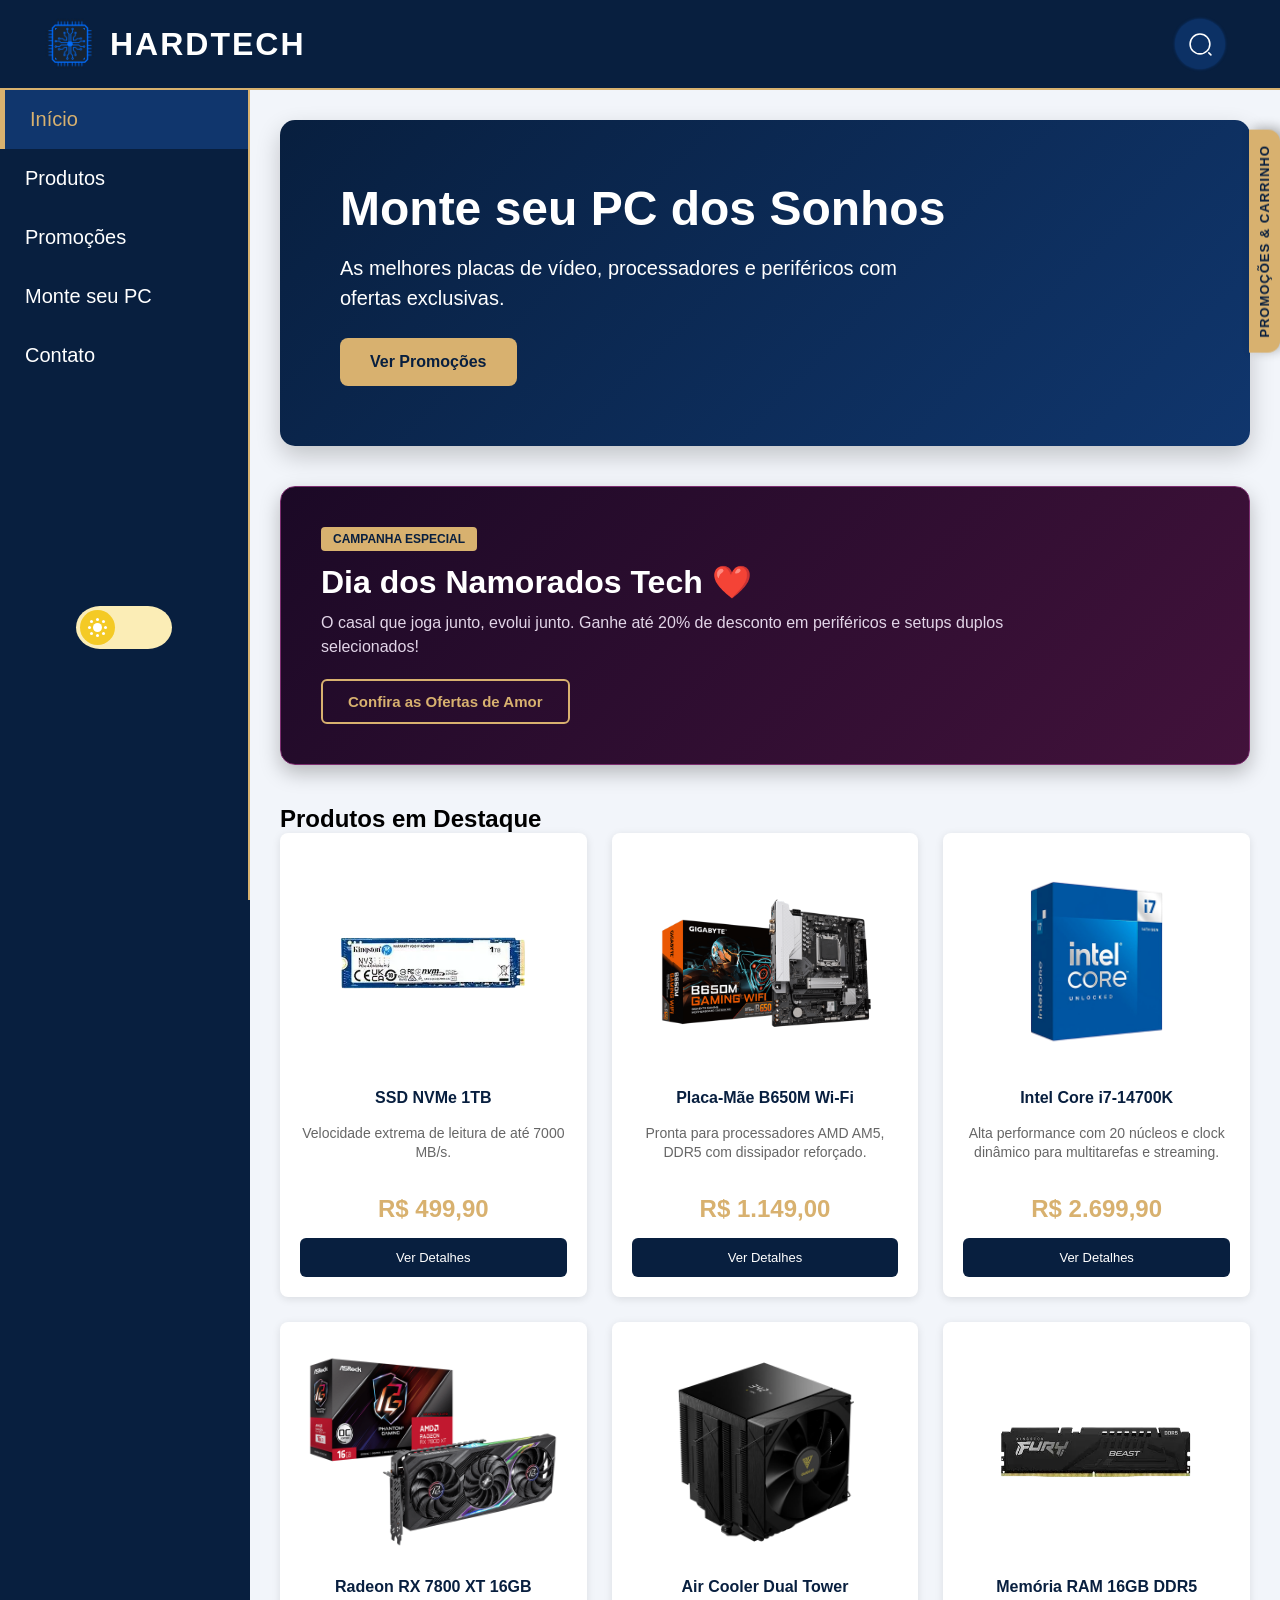
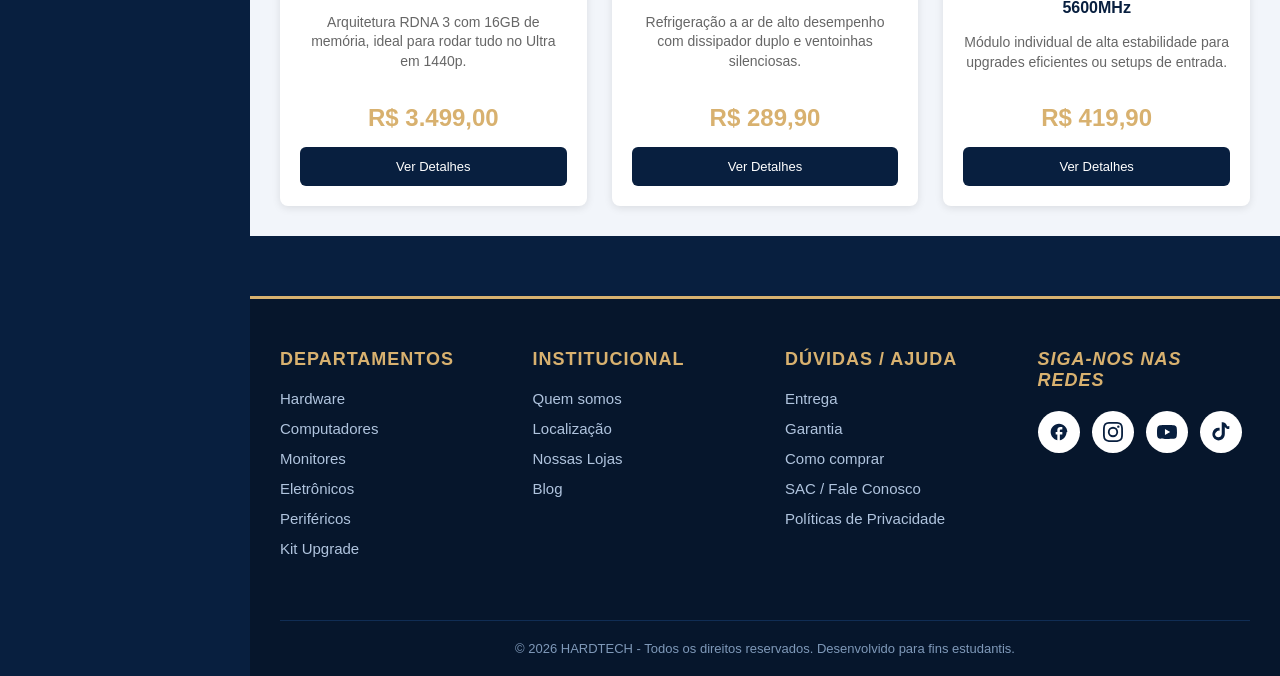
==== commit 707dc4bc: "Unificando os js e css" ====
--- a/index.html
+++ b/index.html
@@ -86,13 +86,13 @@
         </nav>
 
         <section class="conteudo">
-
+                
             <article class="banner">
                 <h2>Monte seu PC dos Sonhos</h2>
                 <p>As melhores placas de vídeo, processadores e periféricos com ofertas exclusivas.</p>
                 <a href="#" class="btn-banner">Ver Promoções</a>
             </article>
-
+        
             <article class="banner-promocional namorados">
                 <div class="promo-info">
                     <span class="tag-promo">Campanha Especial</span>
@@ -101,74 +101,105 @@
                     <a href="./paginas/promocoes.html?campanha=dia-dos-namorados" class="btn-promo-link">Confira as Ofertas de Amor</a>
                 </div>
             </article>
-
+        
             <article class="destaques">
                 <h2>Produtos em Destaque</h2>
-
+            
                 <section class="produtos">
-    <article class="produto">
-        <img src="./img/img-index/ssd1tb.webp" alt="SSD NVMe 1TB">
-        <section class="info-produto">
-            <h3>SSD NVMe 1TB</h3>
-            <p>Velocidade extrema de leitura de até 7000 MB/s.</p>
-            <span>R$ 499,90</span>
-            <a href="./paginas/produto.html?id=ssd1tb" class="btn-comprar">Ver Detalhes</a>
-        </section>
-    </article>
-
-    <article class="produto">
-        <img src="./img/img-index/placa_mae_b650.webp" alt="Placa-Mãe B650">
-        <section class="info-produto">
-            <h3>Placa-Mãe B650M Wi-Fi</h3>
-            <p>Pronta para processadores AMD AM5, DDR5 com dissipador reforçado.</p>
-            <span>R$ 1.149,00</span>
-            <a href="./paginas/produto.html?id=placamae" class="btn-comprar">Ver Detalhes</a>
-        </section>
-    </article>
-
-    <article class="produto">
-        <img src="./img/img-index/intel_i7.png" alt="Intel Core i7">
-        <section class="info-produto">
-            <h3>Intel Core i7-14700K</h3>
-            <p>Alta performance com 20 núcleos e clock dinâmico para multitarefas e streaming.</p>
-            <span>R$ 2.699,90</span>
-            <a href="./paginas/produto.html?id=i714700k" class="btn-comprar">Ver Detalhes</a>
-        </section>
-    </article>
-
-    <article class="produto">
-        <img src="./img/img-index/rx7800xt.png" alt="AMD Radeon RX 7800 XT">
-        <section class="info-produto">
-            <h3>Radeon RX 7800 XT 16GB</h3>
-            <p>Arquitetura RDNA 3 com 16GB de memória, ideal para rodar tudo no Ultra em 1440p.</p>
-            <span>R$ 3.499,00</span>
-            <a href="./paginas/produto.html?id=rx7800xt" class="btn-comprar">Ver Detalhes</a>
-        </section>
-    </article>
-
-    <article class="produto">
-        <img src="./img/img-index/aircooler_tower.webp" alt="Air Cooler Tower">
-        <section class="info-produto">
-            <h3>Air Cooler Dual Tower</h3>
-            <p>Refrigeração a ar de alto desempenho com dissipador duplo e ventoinhas silenciosas.</p>
-            <span>R$ 289,90</span>
-            <a href="./paginas/produto.html?id=aircooler" class="btn-comprar">Ver Detalhes</a>
-        </section>
-    </article>
-
-    <article class="produto">
-        <img src="./img/img-index/ram_16gb_single.webp" alt="Memória RAM 16GB">
-        <section class="info-produto">
-            <h3>Memória RAM 16GB DDR5 5600MHz</h3>
-            <p>Módulo individual de alta estabilidade para upgrades eficientes ou setups de entrada.</p>
-            <span>R$ 419,90</span>
-            <a href="./paginas/produto.html?id=ram16gb" class="btn-comprar">Ver Detalhes</a>
-        </section>
-    </article>
-</section>
+                    <article class="produto">
+                        <img src="./img/img-index/ssd1tb.webp" alt="SSD NVMe 1TB">
+                        <section class="info-produto">
+                            <h3>SSD NVMe 1TB</h3>
+                            <p>Velocidade extrema de leitura de até 7000 MB/s.</p>
+                            <span>R$ 499,90</span>
+                            <a href="./paginas/produto.html?id=ssd1tb" class="btn-comprar">Ver Detalhes</a>
+                        </section>
+                    </article>
+                
+                    <article class="produto">
+                        <img src="./img/img-index/placa_mae_b650.webp" alt="Placa-Mãe B650">
+                        <section class="info-produto">
+                            <h3>Placa-Mãe B650M Wi-Fi</h3>
+                            <p>Pronta para processadores AMD AM5, DDR5 com dissipador reforçado.</p>
+                            <span>R$ 1.149,00</span>
+                            <a href="./paginas/produto.html?id=placamae" class="btn-comprar">Ver Detalhes</a>
+                        </section>
+                    </article>
+                
+                    <article class="produto">
+                        <img src="./img/img-index/intel_i7.png" alt="Intel Core i7">
+                        <section class="info-produto">
+                            <h3>Intel Core i7-14700K</h3>
+                            <p>Alta performance com 20 núcleos e clock dinâmico para multitarefas e streaming.</p>
+                            <span>R$ 2.699,90</span>
+                            <a href="./paginas/produto.html?id=i714700k" class="btn-comprar">Ver Detalhes</a>
+                        </section>
+                    </article>
+                
+                    <article class="produto">
+                        <img src="./img/img-index/rx7800xt.png" alt="AMD Radeon RX 7800 XT">
+                        <section class="info-produto">
+                            <h3>Radeon RX 7800 XT 16GB</h3>
+                            <p>Arquitetura RDNA 3 com 16GB de memória, ideal para rodar tudo no Ultra em 1440p.</p>
+                            <span>R$ 3.499,00</span>
+                            <a href="./paginas/produto.html?id=rx7800xt" class="btn-comprar">Ver Detalhes</a>
+                        </section>
+                    </article>
+                
+                    <article class="produto">
+                        <img src="./img/img-index/aircooler_tower.webp" alt="Air Cooler Tower">
+                        <section class="info-produto">
+                            <h3>Air Cooler Dual Tower</h3>
+                            <p>Refrigeração a ar de alto desempenho com dissipador duplo e ventoinhas silenciosas.</p>
+                            <span>R$ 289,90</span>
+                            <a href="./paginas/produto.html?id=aircooler" class="btn-comprar">Ver Detalhes</a>
+                        </section>
+                    </article>
+                
+                    <article class="produto">
+                        <img src="./img/img-index/ram_16gb_single.webp" alt="Memória RAM 16GB">
+                        <section class="info-produto">
+                            <h3>Memória RAM 16GB DDR5 5600MHz</h3>
+                            <p>Módulo individual de alta estabilidade para upgrades eficientes ou setups de entrada.</p>
+                            <span>R$ 419,90</span>
+                            <a href="./paginas/produto.html?id=ram16gb" class="btn-comprar">Ver Detalhes</a>
+                        </section>
+                    </article>
+                </section>
             </article>
-
-        </section>
+        </section>
+        <button class="btn-aba-toggle" type="button">Promoções &amp; Carrinho</button>
+        <aside class="painel-lateral">
+            <button class="btn-fechar-aside" type="button" aria-label="Fechar painel">✕ Fechar</button>
+            <section class="widget-aside">
+                <h3>Seu Carrinho (2)</h3>
+                <ul class="lista-carrinho-aside">
+                    <li>
+                        <span class="item-nome">Mouse Gamer RGB</span>
+                        <span class="item-preco">R$ 189,90</span>
+                    </li>
+                    <li>
+                        <span class="item-nome">Teclado Mecânico</span>
+                        <span class="item-preco">R$ 349,00</span>
+                    </li>
+                </ul>
+                <p class="total-aside">
+                    <span>Total:</span>
+                    <strong class="text-gold">R$ 538,90</strong>
+                </p>
+                <button class="btn-finalizar-aside">Fechar Pedido</button>
+            </section>
+        
+            <hr class="divisor-resumo">
+        
+            <section class="widget-aside">
+                <h3>Cupom Disponível</h3>
+                <output class="cupom-box">
+                    <span class="cupom-codigo">HARDTECH10</span>
+                    <p>10% OFF em toda a linha de hardware</p>
+                </output>
+            </section>
+        </aside>
     </main>
 
     <footer class="rodape-hardtech">
@@ -208,7 +239,7 @@
             </section>
 
             <section class="footer-coluna">
-                <address class="redes-sociais-container">
+                <address>
                     <h3>Siga-nos nas redes</h3>
                     <section class="iconos-redes">
                         <a href="https://www.facebook.com/hardtech22/" class="social-btn" title="Facebook">
@@ -234,7 +265,7 @@
         </section>
     </footer>
 
-    <script src="./javaScript/layout.js"></script>
-    <script src="./javaScript/script.js"></script>
+    <script src="./javaScript-refatorado/utils.js"></script>
+    <script src="./javaScript-refatorado/layout.js"></script>
 </body>
 </html>
--- a/CSS/layout.css
+++ b/CSS/layout.css
@@ -358,6 +358,32 @@
 }
 
 /* ============================================================
+   CONTEÚDO PRINCIPAL (BASE PARA TODAS AS PÁGINAS COM NAV)
+   ============================================================ */
+.conteudo {
+    margin-left: 0;
+    margin-top: 70px;
+    padding: 16px;
+    background: #f2f5fa;
+    min-height: calc(100vh - 70px);
+}
+
+@media (min-width: 768px) {
+    .conteudo {
+        margin-top: 90px;
+        padding: 20px;
+        min-height: calc(100vh - 90px);
+    }
+}
+
+@media (min-width: 992px) {
+    .conteudo {
+        margin-left: 250px;
+        padding: 30px;
+    }
+}
+
+/* ============================================================
    FOOTER
    ============================================================ */
 .rodape-hardtech {
--- a/CSS/temas/tema.css
+++ b/CSS/temas/tema.css
@@ -1,7 +1,6 @@
-
-/* ============================================================
-   MODO ESCURO - TOGGLE BUTTON
-   ============================================================ */
+/* ==========================================================================
+   TOGGLE DE TEMA — BASE (dentro do nav lateral)
+   ========================================================================== */
 .theme {
     display: flex;
     flex: 1;
@@ -16,6 +15,23 @@
     margin-top: auto;
 }
 
+/* ==========================================================================
+   TOGGLE DE TEMA — FLUTUANTE (páginas sem nav: pagamento, contato)
+   ========================================================================== */
+.theme.theme-flutuante {
+    position: fixed;
+    top: 20px;
+    right: 20px;
+    z-index: 1000;
+    flex: none;
+    width: auto;
+    min-height: auto;
+    margin-top: 0;
+}
+
+/* ==========================================================================
+   ESTRUTURA INTERNA DO TOGGLE (compartilhada por ambos)
+   ========================================================================== */
 .theme__toggle-wrap {
     display: block;
     position: relative;
@@ -80,22 +96,27 @@
 
 .theme__icon::after { content: ""; display: none; }
 
+/* Estado ativo (modo escuro ligado) */
 .theme[aria-pressed="true"] .theme__toggle-wrap {
     background-color: hsl(198,90%,15%);
 }
+
 .theme[aria-pressed="true"] .theme__toggle-wrap::before,
 .theme[aria-pressed="true"] .theme__icon {
     transform: translateX(53px);
 }
+
 .theme[aria-pressed="true"] .theme__toggle-wrap::before {
     background-color: hsl(198,90%,55%);
 }
+
 .theme[aria-pressed="true"] .theme__icon::before {
     width: 18px;
     height: 18px;
     background: #ffffff;
     box-shadow: none;
 }
+
 .theme[aria-pressed="true"] .theme__icon::after {
     display: block;
     position: absolute;
@@ -105,19 +126,23 @@
     background: hsl(198,90%,55%);
     transform: translate(7px, -2px);
 }
+
 .theme:focus-visible {
     outline: 2px solid #d8b16f;
     outline-offset: -10px;
 }
 
-/* ============================================================
-   MODO ESCURO
-   ============================================================ */
+/* ==========================================================================
+   MODO ESCURO — UNIFICADO (index, produtos, promocoes, pagamento, contato)
+   ========================================================================== */
 body.dark-mode {
-    background: #020b18;
+    background: #07111f;
     color: #e8eef8;
 }
 
+/* ==========================================================================
+   HEADER E NAV
+   ========================================================================== */
 body.dark-mode header,
 body.dark-mode nav {
     background: #031226;
@@ -133,20 +158,19 @@
     background: #0b2a55;
 }
 
+/* ==========================================================================
+   CONTEÚDO PRINCIPAL (todas as variantes)
+   ========================================================================== */
 body.dark-mode .conteudo,
 body.dark-mode .conteudo-produto,
-body.dark-mode .conteudo-namorados {
+body.dark-mode .conteudo-namorados,
+body.dark-mode .conteudo-pagina {
     background: #07111f;
 }
 
-body.dark-mode .destaques h2,
-body.dark-mode .produto h3,
-body.dark-mode .card-produto-namorados h3,
-body.dark-mode .produto-info-lateral h2,
-body.dark-mode .produto-ficha-tecnica h3 {
-    color: #f4f7fb;
-}
-
+/* ==========================================================================
+   CARDS E PRODUTOS (index, produto-detalhe, promocoes)
+   ========================================================================== */
 body.dark-mode .produto,
 body.dark-mode .produto-detalhe-wrapper,
 body.dark-mode .produto-ficha-tecnica,
@@ -156,6 +180,20 @@
     box-shadow: 0 4px 16px rgba(0,0,0,.35);
 }
 
+/* ==========================================================================
+   TIPOGRAFIA — TÍTULOS (index, produto-detalhe, promocoes)
+   ========================================================================== */
+body.dark-mode .destaques h2,
+body.dark-mode .produto h3,
+body.dark-mode .card-produto-namorados h3,
+body.dark-mode .produto-info-lateral h2,
+body.dark-mode .produto-ficha-tecnica h3 {
+    color: #f4f7fb;
+}
+
+/* ==========================================================================
+   TIPOGRAFIA — PARÁGRAFOS E LISTAS (index, produto-detalhe, promocoes)
+   ========================================================================== */
 body.dark-mode .produto p,
 body.dark-mode .produto-info-lateral p,
 body.dark-mode .produto-ficha-tecnica li,
@@ -163,6 +201,9 @@
     color: #b8c6d8;
 }
 
+/* ==========================================================================
+   BOTÕES DE COMPRA (index, produto-detalhe, promocoes)
+   ========================================================================== */
 body.dark-mode .produto a.btn-comprar,
 body.dark-mode .card-produto-namorados a.btn-comprar,
 body.dark-mode .btn-comprar-interno {
@@ -176,6 +217,76 @@
     background: #f0c87c;
 }
 
+/* ==========================================================================
+   FORMULÁRIOS — CARDS (pagamento, contato)
+   ========================================================================== */
+body.dark-mode .card,
+body.dark-mode #confirmacao {
+    background: #0d1f38;
+    border-color: #17345d;
+    box-shadow: 0 12px 32px rgba(0,0,0,.35);
+}
+
+body.dark-mode .card h2 {
+    background: #031226;
+}
+
+/* ==========================================================================
+   FORMULÁRIOS — TIPOGRAFIA (pagamento, contato)
+   ========================================================================== */
+body.dark-mode h1,
+body.dark-mode label,
+body.dark-mode #confirmacao h2,
+body.dark-mode .detalhe-grid-dados strong,
+body.dark-mode .mensagem-bloco-resumo strong,
+body.dark-mode .text-blue {
+    color: #f4f7fb;
+}
+
+body.dark-mode .detalhe-grid-dados,
+body.dark-mode .texto-mensagem-preview {
+    color: #b8c6d8;
+}
+
+/* ==========================================================================
+   FORMULÁRIOS — INPUTS, SELECTS, TEXTAREAS (pagamento, contato)
+   ========================================================================== */
+body.dark-mode input,
+body.dark-mode select,
+body.dark-mode textarea {
+    background: #071a35;
+    border-color: #17345d;
+    color: #e8eef8;
+}
+
+body.dark-mode input::placeholder,
+body.dark-mode textarea::placeholder {
+    color: #7f99b9;
+}
+
+body.dark-mode input:focus,
+body.dark-mode select:focus,
+body.dark-mode textarea:focus {
+    background: #0b2549;
+}
+
+/* ==========================================================================
+   CONFIRMAÇÃO / RESUMO (pagamento, contato)
+   ========================================================================== */
+body.dark-mode .resumo-imagem-box,
+body.dark-mode .mensagem-bloco-resumo {
+    background: #071a35;
+    border-color: #17345d;
+}
+
+body.dark-mode .produto-destaque,
+body.dark-mode .divisor-resumo {
+    border-color: #27456e;
+}
+
+/* ==========================================================================
+   FOOTER
+   ========================================================================== */
 body.dark-mode .rodape-hardtech {
     background: #020b18;
     border-top-color: #d8b16f;
--- a/CSS/inicio.css
+++ b/CSS/inicio.css
@@ -1,31 +1,16 @@
 /* ============================================================
-   CONTEÚDO PRINCIPAL
-   ============================================================ */
-.conteudo {
-    margin-left: 0;          /* Mobile: sem margem lateral (nav fica sobre o conteúdo) */
-    margin-top: 70px;        /* Compensa o header fixo (mobile: 70px) */
-    padding: 16px;
-    background: #f2f5fa;
-    min-height: calc(100vh - 70px);
-}
-
-@media (min-width: 768px) {
-    .conteudo {
-        margin-top: 90px;
-        padding: 20px;
-        min-height: calc(100vh - 90px);
-    }
-}
-
-@media (min-width: 992px) {
-    .conteudo {
-        margin-left: 250px;  /* Desktop: empurra para não sobrepor o nav lateral */
-        padding: 30px;
-    }
-}
-
-/* ============================================================
-   BANNER PRINCIPAL
+   PARTE 1 — CONTEÚDO PRINCIPAL
+   ============================================================ */
+
+/* ============================================================
+   1. MAIN
+   ============================================================ */
+main {
+    overflow: visible; /* Permite que elementos com posição absoluta saiam das bordas */
+}
+
+/* ============================================================
+   2. BANNER PRINCIPAL (.banner)
    ============================================================ */
 .banner {
     background: linear-gradient(135deg, #081f3f, #10366d);
@@ -50,6 +35,9 @@
     }
 }
 
+/* ============================================================
+   3. TÍTULO DO BANNER (.banner h2)
+   ============================================================ */
 .banner h2 {
     font-size: 26px;
     margin-bottom: 12px;
@@ -69,6 +57,9 @@
     }
 }
 
+/* ============================================================
+   4. PARÁGRAFO DO BANNER (.banner p)
+   ============================================================ */
 .banner p {
     font-size: 15px;
     margin-bottom: 20px;
@@ -83,6 +74,9 @@
     }
 }
 
+/* ============================================================
+   5. BOTÃO DO BANNER (.banner a.btn-banner)
+   ============================================================ */
 .banner a.btn-banner {
     display: inline-block;
     text-decoration: none;
@@ -108,7 +102,7 @@
 }
 
 /* ============================================================
-   BANNER PROMOCIONAL - DIA DOS NAMORADOS
+   6. BANNER PROMOCIONAL (.banner-promocional.namorados)
    ============================================================ */
 .banner-promocional.namorados {
     background: linear-gradient(135deg, #1b0926, #42123b);
@@ -134,6 +128,9 @@
     }
 }
 
+/* ============================================================
+   7. TAG DO BANNER PROMOCIONAL (.banner-promocional .tag-promo)
+   ============================================================ */
 .banner-promocional .tag-promo {
     display: inline-block;
     background: #d8b16f;
@@ -154,6 +151,9 @@
     }
 }
 
+/* ============================================================
+   8. TÍTULO DO BANNER PROMOCIONAL (.banner-promocional h2)
+   ============================================================ */
 .banner-promocional h2 {
     font-size: 22px;
     margin-bottom: 10px;
@@ -172,6 +172,9 @@
     }
 }
 
+/* ============================================================
+   9. PARÁGRAFO DO BANNER PROMOCIONAL (.banner-promocional p)
+   ============================================================ */
 .banner-promocional p {
     font-size: 14px;
     margin-bottom: 18px;
@@ -187,6 +190,9 @@
     }
 }
 
+/* ============================================================
+   10. BOTÃO DO BANNER PROMOCIONAL (.banner-promocional .btn-promo-link)
+   ============================================================ */
 .banner-promocional .btn-promo-link {
     display: inline-block;
     text-decoration: none;
@@ -215,16 +221,18 @@
 }
 
 /* ============================================================
-   PRODUTOS EM DESTAQUE
-   ============================================================ */
-
-/* Mobile/Tablet (< 768px): cards horizontais, lista vertical */
+   11. GRID DE PRODUTOS (.produtos)
+   Mobile: cards horizontais, lista vertical
+   ============================================================ */
 .produtos {
     display: flex;
     flex-direction: column;
     gap: 12px;
 }
 
+/* ============================================================
+   12. CARD DE PRODUTO (.produto)
+   ============================================================ */
 .produto {
     background: white;
     border-radius: 8px;
@@ -238,6 +246,13 @@
     gap: 14px;
 }
 
+.produto:hover {
+    transform: translateY(-2px);
+}
+
+/* ============================================================
+   13. IMAGEM DO PRODUTO (.produto img)
+   ============================================================ */
 .produto img {
     width: 110px;
     height: 110px;
@@ -245,6 +260,9 @@
     flex-shrink: 0;
 }
 
+/* ============================================================
+   14. INFO DO PRODUTO (.produto .info-produto)
+   ============================================================ */
 .produto .info-produto {
     display: flex;
     flex-direction: column;
@@ -252,6 +270,9 @@
     min-width: 0;
 }
 
+/* ============================================================
+   15. TÍTULO DO PRODUTO (.produto h3)
+   ============================================================ */
 .produto h3 {
     color: #081f3f;
     margin: 0 0 6px;
@@ -259,6 +280,9 @@
     line-height: 1.3;
 }
 
+/* ============================================================
+   16. PARÁGRAFO DO PRODUTO (.produto p)
+   ============================================================ */
 .produto p {
     color: #666;
     font-size: 12px;
@@ -266,6 +290,9 @@
     margin-bottom: 6px;
 }
 
+/* ============================================================
+   17. PREÇO DO PRODUTO (.produto span)
+   ============================================================ */
 .produto span {
     display: block;
     margin: 4px 0;
@@ -274,6 +301,9 @@
     color: #d8b16f;
 }
 
+/* ============================================================
+   18. BOTÃO COMPRAR DO PRODUTO (.produto a.btn-comprar)
+   ============================================================ */
 .produto a.btn-comprar {
     display: inline-block;
     text-decoration: none;
@@ -291,15 +321,14 @@
     align-self: flex-start;
 }
 
-.produto:hover {
-    transform: translateY(-2px);
-}
-
 .produto a.btn-comprar:hover {
     background: #10366d;
 }
 
-/* Tablet (≥ 480px) e Desktop (≥ 768px): volta para grid de cards verticais */
+/* ============================================================
+   19. RESPONSIVIDADE — Tablet (≥ 480px)
+   Grid de 2 colunas, cards verticais
+   ============================================================ */
 @media (min-width: 480px) {
     .produtos {
         display: grid;
@@ -342,6 +371,10 @@
     }
 }
 
+/* ============================================================
+   20. RESPONSIVIDADE — Desktop (≥ 768px)
+   Grid de 3 colunas
+   ============================================================ */
 @media (min-width: 768px) {
     .produtos {
         grid-template-columns: repeat(3, 1fr);
@@ -374,4 +407,254 @@
     .produto a.btn-comprar {
         padding: 12px;
     }
+}
+
+/* ============================================================
+   PARTE 2 — PAINEL LATERAL RETRÁTIL
+   (Aparece depois do conteúdo no HTML)
+   ============================================================ */
+
+/* ============================================================
+   21. PAINEL LATERAL (.painel-lateral)
+   ============================================================ */
+.painel-lateral {
+    position: fixed;
+    top: 90px;
+    right: 0;
+    width: 300px;
+    height: calc(100vh - 90px);
+    background: #0d1f38;
+    border-left: 3px solid #d8b16f;
+    padding: 25px 20px;
+    box-shadow: -10px 0 30px rgba(0, 0, 0, 0.5);
+    box-sizing: border-box;
+    overflow-y: auto;
+    z-index: 2000;
+    transform: translateX(100%);
+    visibility: hidden;
+    transition: transform 0.4s cubic-bezier(0.25, 1, 0.5, 1), visibility 0.4s;
+}
+
+/* ============================================================
+   22. PAINEL LATERAL — ESTADO ABERTO (.painel-lateral.aberto)
+   ============================================================ */
+.painel-lateral.aberto {
+    transform: translateX(0);
+    visibility: visible;
+}
+
+/* ============================================================
+   23. BOTÃO DE ABRIR O PAINEL (.btn-aba-toggle)
+   ============================================================ */
+.btn-aba-toggle {
+    position: fixed;
+    top: 130px;
+    right: 0;
+    z-index: 2001;
+    background: #d8b16f;
+    color: #081f3f;
+    border: none;
+    padding: 15px 8px;
+    font-size: 13px;
+    font-weight: 700;
+    text-transform: uppercase;
+    letter-spacing: 1px;
+    cursor: pointer;
+    border-radius: 12px 0 0 12px;
+    box-shadow: -5px 2px 12px rgba(0, 0, 0, 0.3);
+    writing-mode: vertical-rl;
+    transform: rotate(180deg);
+    white-space: nowrap;
+    transition: background 0.3s, color 0.3s;
+}
+
+/* ============================================================
+   24. BOTÃO DE ABRIR — OCULTO QUANDO PAINEL ABERTO
+   ============================================================ */
+.painel-lateral.aberto ~ .btn-aba-toggle,
+.btn-aba-toggle.oculto {
+    opacity: 0;
+    pointer-events: none;
+}
+
+.btn-aba-toggle.oculto {
+    transition: opacity 0.3s;
+}
+
+/* ============================================================
+   25. BOTÃO DE FECHAR DENTRO DO PAINEL (.btn-fechar-aside)
+   ============================================================ */
+.btn-fechar-aside {
+    display: block;
+    width: 100%;
+    margin-bottom: 20px;
+    padding: 10px;
+    background: transparent;
+    color: #d8b16f;
+    border: 1px solid #d8b16f;
+    border-radius: 6px;
+    font-size: 13px;
+    font-weight: 700;
+    text-transform: uppercase;
+    letter-spacing: 1px;
+    cursor: pointer;
+    transition: background 0.3s, color 0.3s;
+}
+
+.btn-fechar-aside:hover {
+    background: #d8b16f;
+    color: #081f3f;
+}
+
+/* ============================================================
+   26. HOVER DO BOTÃO DE ABRIR
+   ============================================================ */
+.btn-aba-toggle:hover {
+    background: #081f3f;
+    color: #ffffff;
+    outline: 1px solid #d8b16f;
+}
+
+/* ============================================================
+   27. DIVISOR DENTRO DO PAINEL (.divisor-resumo)
+   ============================================================ */
+.divisor-resumo {
+    border: 0;
+    border-top: 1px solid #17345d;
+    margin: 25px 0;
+}
+
+/* ============================================================
+   28. TÍTULO DO WIDGET (.widget-aside h3)
+   ============================================================ */
+.widget-aside h3 {
+    font-size: 15px;
+    color: #ffffff;
+    text-transform: uppercase;
+    letter-spacing: 1px;
+    border-bottom: 2px solid #17345d;
+    padding-bottom: 8px;
+    margin-bottom: 15px;
+}
+
+/* ============================================================
+   29. LISTA DO CARRINHO (.lista-carrinho-aside)
+   ============================================================ */
+.lista-carrinho-aside {
+    list-style: none;
+    padding: 0;
+    margin-bottom: 20px;
+}
+
+/* ============================================================
+   30. ITEM DA LISTA (.lista-carrinho-aside li)
+   ============================================================ */
+.lista-carrinho-aside li {
+    display: flex;
+    justify-content: space-between;
+    font-size: 14px;
+    margin-bottom: 12px;
+    color: #e8eef8;
+}
+
+/* ============================================================
+   31. NOME DO ITEM (.lista-carrinho-aside .item-nome)
+   ============================================================ */
+.lista-carrinho-aside .item-nome {
+    font-weight: 500;
+}
+
+/* ============================================================
+   32. PREÇO DO ITEM (.lista-carrinho-aside .item-preco)
+   ============================================================ */
+.lista-carrinho-aside .item-preco {
+    color: #d8b16f;
+    font-weight: 600;
+}
+
+/* ============================================================
+   33. TOTAL DO CARRINHO (.total-aside)
+   ============================================================ */
+.total-aside {
+    display: flex;
+    justify-content: space-between;
+    font-size: 16px;
+    font-weight: bold;
+    color: #ffffff;
+    margin-bottom: 20px;
+    margin-top: 0;
+    border-top: 1px dashed #17345d;
+    padding-top: 12px;
+}
+
+/* ============================================================
+   34. BOTÃO FINALIZAR DO CARRINHO (.btn-finalizar-aside)
+   ============================================================ */
+.btn-finalizar-aside {
+    width: 100%;
+    padding: 12px;
+    background: #d8b16f;
+    color: #081f3f;
+    border: none;
+    border-radius: 6px;
+    font-weight: 700;
+    font-size: 14px;
+    text-transform: uppercase;
+    letter-spacing: 0.5px;
+    cursor: pointer;
+    transition: all 0.3s ease;
+}
+
+.btn-finalizar-aside:hover {
+    background: #ffffff;
+    color: #081f3f;
+    transform: translateY(-2px);
+}
+
+/* ============================================================
+   35. CAIXA DE CUPOM (.cupom-box)
+   ============================================================ */
+.cupom-box {
+    display: block;
+    background: #071a35;
+    border: 1px dashed #d8b16f;
+    padding: 15px;
+    text-align: center;
+    border-radius: 6px;
+}
+
+/* ============================================================
+   36. CÓDIGO DO CUPOM (.cupom-codigo)
+   ============================================================ */
+.cupom-codigo {
+    display: inline-block;
+    font-weight: 700;
+    color: #ffffff;
+    background: #17345d;
+    padding: 6px 14px;
+    border-radius: 4px;
+    margin-bottom: 8px;
+    font-size: 13px;
+    letter-spacing: 1px;
+}
+
+/* ============================================================
+   37. TEXTO DO CUPOM (.cupom-box p)
+   ============================================================ */
+.cupom-box p {
+    font-size: 13px;
+    color: #b8c6d8;
+    margin: 0;
+    line-height: 1.4;
+}
+
+/* ============================================================
+   38. RESPONSIVIDADE — PAINEL NO CELULAR
+   ============================================================ */
+@media (max-width: 768px) {
+    .painel-lateral {
+        top: 70px;
+        width: 270px;
+        height: calc(100vh - 70px);
+    }
 }
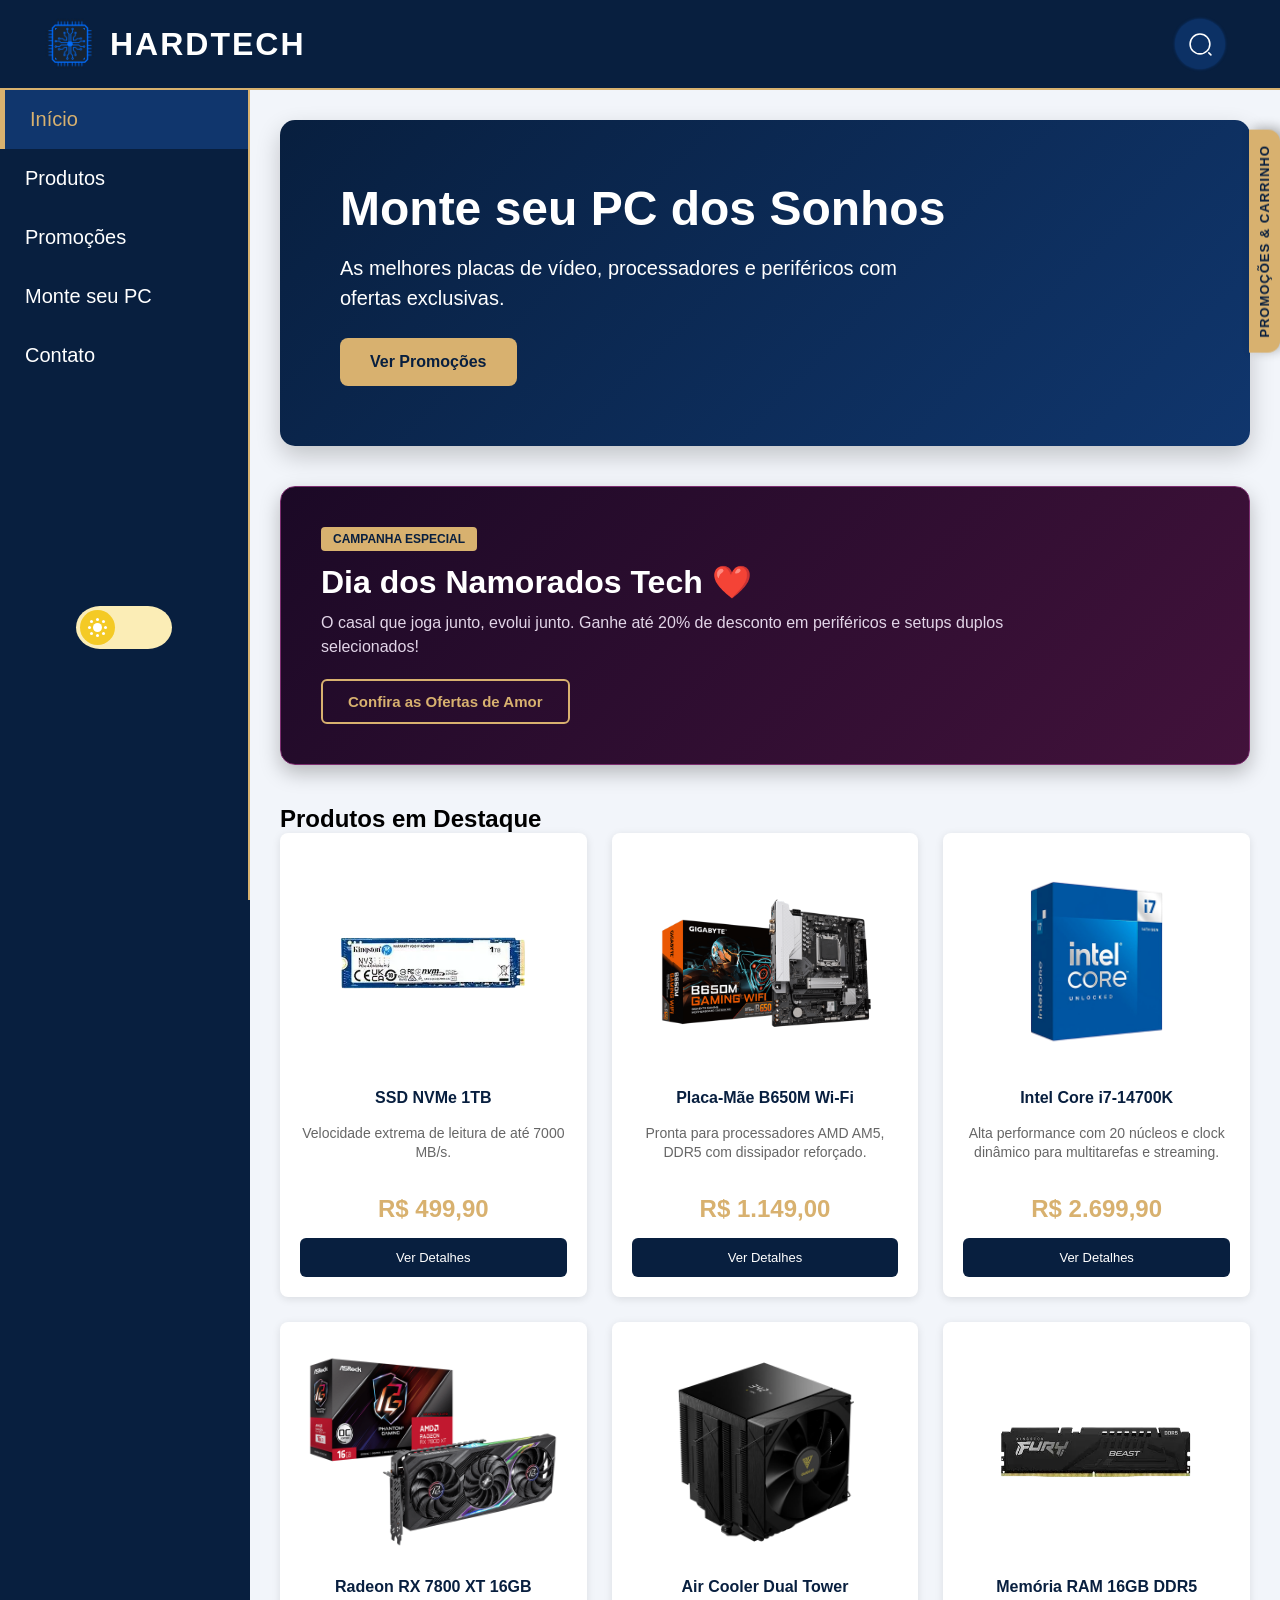
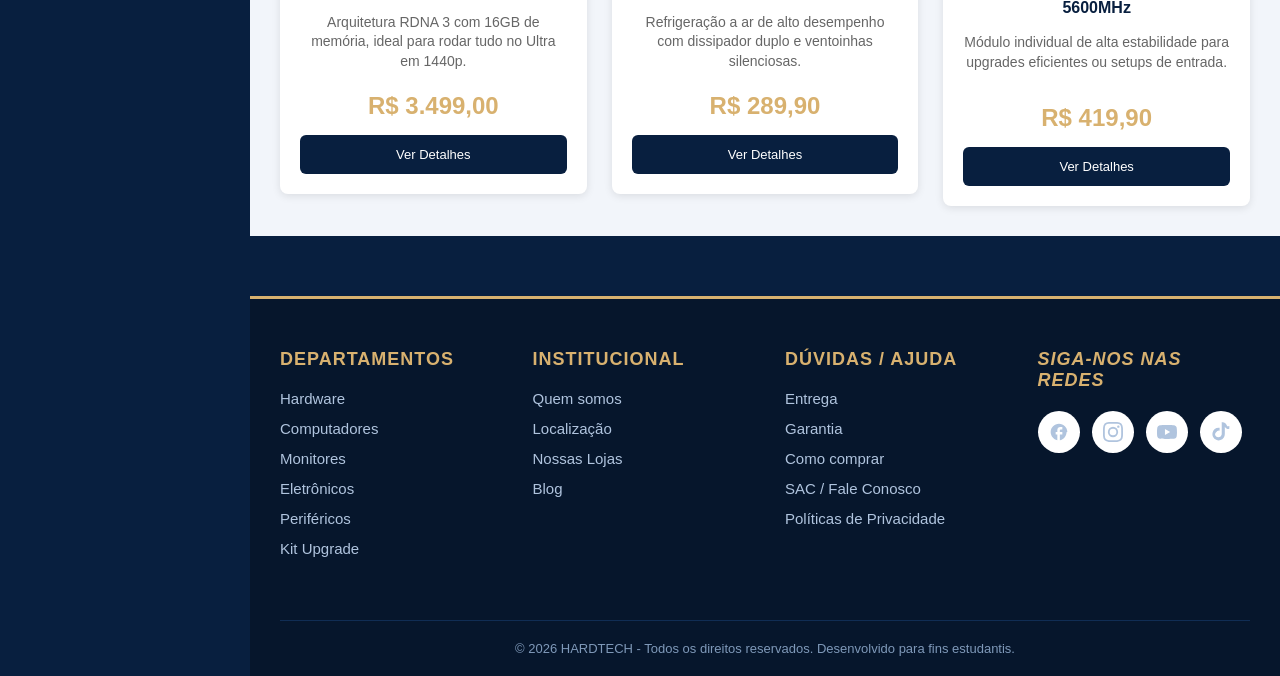
==== commit e11cf9c0: "Deixando semanticamente correto" ====
--- a/index.html
+++ b/index.html
@@ -7,12 +7,11 @@
     <link rel="stylesheet" href="./CSS/temas/tema.css">
     <link rel="stylesheet" href="./CSS/inicio.css">
     <link rel="icon" href="./img/hardtech_logo_v1_2-Photoroom.png">
-    <title>HARDTECH</title>
+    <title>HARDTECH - Hardware e Tecnologia</title>
 </head>
 <body>
     <header>
-        <section class="logo-area">
-            <!-- Botão hambúrguer — visível apenas no mobile/tablet -->
+        <hgroup class="logo-area">
             <button class="hamburger" id="hamburger-btn" aria-label="Abrir menu" aria-expanded="false" aria-controls="main-nav">
                 <span></span>
                 <span></span>
@@ -20,171 +19,172 @@
             </button>
             <img src="./img/hardtech_logo_v1_2-Photoroom.png" alt="Logo HardTech">
             <h1>HARDTECH</h1>
-        </section>
-        <form class="search-form" role="search">
+        </hgroup>
+        <form class="search-form" role="search" aria-label="Buscar produtos">
             <button type="button" class="icon" aria-label="Pesquisar" title="Pesquisar">
-                <svg width="25px" height="25px" viewBox="0 0 24 24" fill="none" xmlns="http://www.w3.org/2000/svg">
+                <svg width="25px" height="25px" viewBox="0 0 24 24" fill="none" xmlns="http://www.w3.org/2000/svg" aria-hidden="true">
                     <path d="M11.5 21C16.7467 21 21 16.7467 21 11.5C21 6.25329 16.7467 2 11.5 2C6.25329 2 2 6.25329 2 11.5C2 16.7467 6.25329 21 11.5 21Z" stroke="#fff" stroke-width="1.5" stroke-linecap="round" stroke-linejoin="round"></path>
                     <path d="M22 22L20 20" stroke="#fff" stroke-width="1.5" stroke-linecap="round" stroke-linejoin="round"></path>
                 </svg>
             </button>
-            <input type="search" class="input" placeholder="Pesquisar...">
+            <input type="search" class="input" placeholder="Pesquisar..." aria-label="Campo de pesquisa">
         </form>
     </header>
 
-    <!-- Overlay escuro que fecha o menu ao clicar fora -->
-    <div class="nav-overlay" id="nav-overlay" aria-hidden="true"></div>
-
-    <main>
-        <nav id="main-nav" aria-label="Menu principal">
-            <ul>
-                <li><a href="index.html" class="menu-ativo">Início</a></li>
-                <li>
-                    <details>
-                        <summary>Produtos</summary>
-                        <ul>
-                            <li><a href="#">Processadores</a></li>
-                            <li><a href="#">Placas de Vídeo</a></li>
-                            <li><a href="#">Memórias RAM</a></li>
-                            <li><a href="#">SSD e HD</a></li>
-                            <li><a href="#">Placas-Mãe</a></li>
-                            <li><a href="#">Fontes</a></li>
-                        </ul>
-                    </details>
-                </li>
-                <li>
-                    <details>
-                        <summary>Promoções</summary>
-                        <ul>
-                            <li><a href="./paginas/promocoes.html?campanha=dia-dos-namorados">Dia dos Namorados ❤️</a></li>
-                            <li><a href="./paginas/promocoes.html?campanha=festa-junina-tech">Arraiá de Ofertas</a></li>
-                            <li><a href="./paginas/promocoes.html?campanha=semana-gamer">Semana Gamer</a></li>
-                            <li><a href="./paginas/promocoes.html?campanha=aquecimento-inverno">Aquecimento de Inverno</a></li>
-                        </ul>
-                    </details>
-                </li>
-                <li><a href="#">Monte seu PC</a></li>
-                <li><a href="./paginas/contatos.html">Contato</a></li>
-            </ul>
-
-            <button type="button" id="theme-toggle" class="theme" aria-label="Alternar modo escuro" aria-pressed="false">
-                <span class="theme__toggle-wrap">
-                    <span class="theme__fill" aria-hidden="true"></span>
-                    <span class="theme__icon" aria-hidden="true">
-                        <span class="theme__icon-part"></span>
-                        <span class="theme__icon-part"></span>
-                        <span class="theme__icon-part"></span>
-                        <span class="theme__icon-part"></span>
-                        <span class="theme__icon-part"></span>
-                        <span class="theme__icon-part"></span>
-                        <span class="theme__icon-part"></span>
-                        <span class="theme__icon-part"></span>
-                        <span class="theme__icon-part"></span>
-                    </span>
+    <aside class="nav-overlay" id="nav-overlay" aria-hidden="true"></aside>
+
+    <nav id="main-nav" aria-label="Menu principal">
+        <ul role="list">
+            <li><a href="index.html" class="menu-ativo" aria-current="page">Início</a></li>
+            <li>
+                <details>
+                    <summary>Produtos</summary>
+                    <ul role="list">
+                        <li><a href="#">Processadores</a></li>
+                        <li><a href="#">Placas de Vídeo</a></li>
+                        <li><a href="#">Memórias RAM</a></li>
+                        <li><a href="#">SSD e HD</a></li>
+                        <li><a href="#">Placas-Mãe</a></li>
+                        <li><a href="#">Fontes</a></li>
+                    </ul>
+                </details>
+            </li>
+            <li>
+                <details>
+                    <summary>Promoções</summary>
+                    <ul role="list">
+                        <li><a href="./paginas/promocoes.html?campanha=dia-dos-namorados">Dia dos Namorados ❤️</a></li>
+                        <li><a href="./paginas/promocoes.html?campanha=festa-junina-tech">Arraiá de Ofertas</a></li>
+                        <li><a href="./paginas/promocoes.html?campanha=semana-gamer">Semana Gamer</a></li>
+                        <li><a href="./paginas/promocoes.html?campanha=aquecimento-inverno">Aquecimento de Inverno</a></li>
+                    </ul>
+                </details>
+            </li>
+            <li><a href="#">Monte seu PC</a></li>
+            <li><a href="./paginas/contatos.html">Contato</a></li>
+        </ul>
+
+        <button type="button" id="theme-toggle" class="theme" aria-label="Alternar modo escuro" aria-pressed="false">
+            <span class="theme__toggle-wrap">
+                <span class="theme__fill" aria-hidden="true"></span>
+                <span class="theme__icon" aria-hidden="true">
+                    <span class="theme__icon-part"></span>
+                    <span class="theme__icon-part"></span>
+                    <span class="theme__icon-part"></span>
+                    <span class="theme__icon-part"></span>
+                    <span class="theme__icon-part"></span>
+                    <span class="theme__icon-part"></span>
+                    <span class="theme__icon-part"></span>
+                    <span class="theme__icon-part"></span>
+                    <span class="theme__icon-part"></span>
                 </span>
-            </button>
-        </nav>
-
-        <section class="conteudo">
-                
-            <article class="banner">
-                <h2>Monte seu PC dos Sonhos</h2>
-                <p>As melhores placas de vídeo, processadores e periféricos com ofertas exclusivas.</p>
-                <a href="#" class="btn-banner">Ver Promoções</a>
-            </article>
-        
-            <article class="banner-promocional namorados">
-                <div class="promo-info">
-                    <span class="tag-promo">Campanha Especial</span>
-                    <h2>Dia dos Namorados Tech ❤️</h2>
-                    <p>O casal que joga junto, evolui junto. Ganhe até 20% de desconto em periféricos e setups duplos selecionados!</p>
-                    <a href="./paginas/promocoes.html?campanha=dia-dos-namorados" class="btn-promo-link">Confira as Ofertas de Amor</a>
-                </div>
-            </article>
-        
-            <article class="destaques">
-                <h2>Produtos em Destaque</h2>
-            
-                <section class="produtos">
-                    <article class="produto">
-                        <img src="./img/img-index/ssd1tb.webp" alt="SSD NVMe 1TB">
-                        <section class="info-produto">
-                            <h3>SSD NVMe 1TB</h3>
-                            <p>Velocidade extrema de leitura de até 7000 MB/s.</p>
-                            <span>R$ 499,90</span>
-                            <a href="./paginas/produto.html?id=ssd1tb" class="btn-comprar">Ver Detalhes</a>
-                        </section>
-                    </article>
-                
-                    <article class="produto">
-                        <img src="./img/img-index/placa_mae_b650.webp" alt="Placa-Mãe B650">
-                        <section class="info-produto">
-                            <h3>Placa-Mãe B650M Wi-Fi</h3>
-                            <p>Pronta para processadores AMD AM5, DDR5 com dissipador reforçado.</p>
-                            <span>R$ 1.149,00</span>
-                            <a href="./paginas/produto.html?id=placamae" class="btn-comprar">Ver Detalhes</a>
-                        </section>
-                    </article>
-                
-                    <article class="produto">
-                        <img src="./img/img-index/intel_i7.png" alt="Intel Core i7">
-                        <section class="info-produto">
-                            <h3>Intel Core i7-14700K</h3>
-                            <p>Alta performance com 20 núcleos e clock dinâmico para multitarefas e streaming.</p>
-                            <span>R$ 2.699,90</span>
-                            <a href="./paginas/produto.html?id=i714700k" class="btn-comprar">Ver Detalhes</a>
-                        </section>
-                    </article>
-                
-                    <article class="produto">
-                        <img src="./img/img-index/rx7800xt.png" alt="AMD Radeon RX 7800 XT">
-                        <section class="info-produto">
-                            <h3>Radeon RX 7800 XT 16GB</h3>
-                            <p>Arquitetura RDNA 3 com 16GB de memória, ideal para rodar tudo no Ultra em 1440p.</p>
-                            <span>R$ 3.499,00</span>
-                            <a href="./paginas/produto.html?id=rx7800xt" class="btn-comprar">Ver Detalhes</a>
-                        </section>
-                    </article>
-                
-                    <article class="produto">
-                        <img src="./img/img-index/aircooler_tower.webp" alt="Air Cooler Tower">
-                        <section class="info-produto">
-                            <h3>Air Cooler Dual Tower</h3>
-                            <p>Refrigeração a ar de alto desempenho com dissipador duplo e ventoinhas silenciosas.</p>
-                            <span>R$ 289,90</span>
-                            <a href="./paginas/produto.html?id=aircooler" class="btn-comprar">Ver Detalhes</a>
-                        </section>
-                    </article>
-                
-                    <article class="produto">
-                        <img src="./img/img-index/ram_16gb_single.webp" alt="Memória RAM 16GB">
-                        <section class="info-produto">
-                            <h3>Memória RAM 16GB DDR5 5600MHz</h3>
-                            <p>Módulo individual de alta estabilidade para upgrades eficientes ou setups de entrada.</p>
-                            <span>R$ 419,90</span>
-                            <a href="./paginas/produto.html?id=ram16gb" class="btn-comprar">Ver Detalhes</a>
-                        </section>
-                    </article>
-                </section>
-            </article>
+            </span>
+        </button>
+    </nav>
+
+    <main id="main-content" class="conteudo">
+        <article class="banner" aria-labelledby="banner-titulo">
+            <h2 id="banner-titulo">Monte seu PC dos Sonhos</h2>
+            <p>As melhores placas de vídeo, processadores e periféricos com ofertas exclusivas.</p>
+            <a href="#" class="btn-banner">Ver Promoções</a>
+        </article>
+    
+        <article class="banner-promocional namorados" aria-labelledby="promo-titulo">
+            <strong class="tag-promo">Campanha Especial</strong>
+            <h2 id="promo-titulo">Dia dos Namorados Tech ❤️</h2>
+            <p>O casal que joga junto, evolui junto. Ganhe até 20% de desconto em periféricos e setups duplos selecionados!</p>
+            <a href="./paginas/promocoes.html?campanha=dia-dos-namorados" class="btn-promo-link">Confira as Ofertas de Amor</a>
+        </article>
+    
+        <section class="destaques" aria-labelledby="destaques-titulo">
+            <h2 id="destaques-titulo">Produtos em Destaque</h2>
+        
+            <ol class="produtos" role="list">
+                <li>
+                    <article class="produto">
+                        <figure>
+                            <img src="./img/img-index/ssd1tb.webp" alt="SSD NVMe 1TB">
+                        </figure>
+                        <h3>SSD NVMe 1TB</h3>
+                        <p>Velocidade extrema de leitura de até 7000 MB/s.</p>
+                        <data class="preco-produto" value="499.90">R$ 499,90</data>
+                        <a href="./paginas/produto.html?id=ssd1tb" class="btn-comprar" aria-label="Ver detalhes do SSD NVMe 1TB">Ver Detalhes</a>
+                    </article>
+                </li>
+            
+                <li>
+                    <article class="produto">
+                        <figure>
+                            <img src="./img/img-index/placa_mae_b650.webp" alt="Placa-Mãe B650M Wi-Fi">
+                        </figure>
+                        <h3>Placa-Mãe B650M Wi-Fi</h3>
+                        <p>Pronta para processadores AMD AM5, DDR5 com dissipador reforçado.</p>
+                        <data class="preco-produto" value="1149.00">R$ 1.149,00</data>
+                        <a href="./paginas/produto.html?id=placamae" class="btn-comprar" aria-label="Ver detalhes da Placa-Mãe B650M Wi-Fi">Ver Detalhes</a>
+                    </article>
+                </li>
+            
+                <li>
+                    <article class="produto">
+                        <figure>
+                            <img src="./img/img-index/intel_i7.png" alt="Processador Intel Core i7-14700K">
+                        </figure>
+                        <h3>Intel Core i7-14700K</h3>
+                        <p>Alta performance com 20 núcleos e clock dinâmico para multitarefas e streaming.</p>
+                        <data class="preco-produto" value="2699.90">R$ 2.699,90</data>
+                        <a href="./paginas/produto.html?id=i714700k" class="btn-comprar" aria-label="Ver detalhes do Intel Core i7-14700K">Ver Detalhes</a>
+                    </article>
+                </li>
+            
+                <li>
+                    <article class="produto">
+                        <figure>
+                            <img src="./img/img-index/rx7800xt.png" alt="Placa de Vídeo AMD Radeon RX 7800 XT 16GB">
+                        </figure>
+                        <h3>Radeon RX 7800 XT 16GB</h3>
+                        <p>Arquitetura RDNA 3 com 16GB de memória, ideal para rodar tudo no Ultra em 1440p.</p>
+                        <data class="preco-produto" value="3499.00">R$ 3.499,00</data>
+                        <a href="./paginas/produto.html?id=rx7800xt" class="btn-comprar" aria-label="Ver detalhes da Radeon RX 7800 XT 16GB">Ver Detalhes</a>
+                    </article>
+                </li>
+            
+                <li>
+                    <article class="produto">
+                        <figure>
+                            <img src="./img/img-index/aircooler_tower.webp" alt="Air Cooler Dual Tower">
+                        </figure>
+                        <h3>Air Cooler Dual Tower</h3>
+                        <p>Refrigeração a ar de alto desempenho com dissipador duplo e ventoinhas silenciosas.</p>
+                        <data class="preco-produto" value="289.90">R$ 289,90</data>
+                        <a href="./paginas/produto.html?id=aircooler" class="btn-comprar" aria-label="Ver detalhes do Air Cooler Dual Tower">Ver Detalhes</a>
+                    </article>
+                </li>
+            
+                <li>
+                    <article class="produto">
+                        <figure>
+                            <img src="./img/img-index/ram_16gb_single.webp" alt="Memória RAM 16GB DDR5 5600MHz">
+                        </figure>
+                        <h3>Memória RAM 16GB DDR5 5600MHz</h3>
+                        <p>Módulo individual de alta estabilidade para upgrades eficientes ou setups de entrada.</p>
+                        <data class="preco-produto" value="419.90">R$ 419,90</data>
+                        <a href="./paginas/produto.html?id=ram16gb" class="btn-comprar" aria-label="Ver detalhes da Memória RAM 16GB DDR5">Ver Detalhes</a>
+                    </article>
+                </li>
+            </ol>
         </section>
-        <button class="btn-aba-toggle" type="button">Promoções &amp; Carrinho</button>
-        <aside class="painel-lateral">
+
+        <button class="btn-aba-toggle" type="button" aria-label="Abrir painel de promoções e carrinho">Promoções &amp; Carrinho</button>
+        
+        <aside class="painel-lateral" aria-label="Painel de carrinho e cupons">
             <button class="btn-fechar-aside" type="button" aria-label="Fechar painel">✕ Fechar</button>
-            <section class="widget-aside">
-                <h3>Seu Carrinho (2)</h3>
-                <ul class="lista-carrinho-aside">
-                    <li>
-                        <span class="item-nome">Mouse Gamer RGB</span>
-                        <span class="item-preco">R$ 189,90</span>
-                    </li>
-                    <li>
-                        <span class="item-nome">Teclado Mecânico</span>
-                        <span class="item-preco">R$ 349,00</span>
-                    </li>
+            
+            <section class="widget-aside" aria-labelledby="carrinho-titulo">
+                <h3 id="carrinho-titulo">Seu Carrinho (2)</h3>
+                <ul class="lista-carrinho-aside" role="list">
                 </ul>
                 <p class="total-aside">
-                    <span>Total:</span>
+                    Total:
                     <strong class="text-gold">R$ 538,90</strong>
                 </p>
                 <button class="btn-finalizar-aside">Fechar Pedido</button>
@@ -192,8 +192,8 @@
         
             <hr class="divisor-resumo">
         
-            <section class="widget-aside">
-                <h3>Cupom Disponível</h3>
+            <section class="widget-aside" aria-labelledby="cupom-titulo">
+                <h3 id="cupom-titulo">Cupom Disponível</h3>
                 <output class="cupom-box">
                     <span class="cupom-codigo">HARDTECH10</span>
                     <p>10% OFF em toda a linha de hardware</p>
@@ -204,10 +204,9 @@
 
     <footer class="rodape-hardtech">
         <section class="footer-container">
-
-            <section class="footer-coluna">
-                <h3>Departamentos</h3>
-                <ul>
+            <section class="footer-coluna" aria-labelledby="deptos-titulo">
+                <h3 id="deptos-titulo">Departamentos</h3>
+                <ul role="list">
                     <li><a href="#">Hardware</a></li>
                     <li><a href="#">Computadores</a></li>
                     <li><a href="#">Monitores</a></li>
@@ -217,9 +216,9 @@
                 </ul>
             </section>
 
-            <section class="footer-coluna">
-                <h3>Institucional</h3>
-                <ul>
+            <section class="footer-coluna" aria-labelledby="institucional-titulo">
+                <h3 id="institucional-titulo">Institucional</h3>
+                <ul role="list">
                     <li><a href="#">Quem somos</a></li>
                     <li><a href="#">Localização</a></li>
                     <li><a href="#">Nossas Lojas</a></li>
@@ -227,9 +226,9 @@
                 </ul>
             </section>
 
-            <section class="footer-coluna">
-                <h3>Dúvidas / Ajuda</h3>
-                <ul>
+            <section class="footer-coluna" aria-labelledby="ajuda-titulo">
+                <h3 id="ajuda-titulo">Dúvidas / Ajuda</h3>
+                <ul role="list">
                     <li><a href="#">Entrega</a></li>
                     <li><a href="#">Garantia</a></li>
                     <li><a href="#">Como comprar</a></li>
@@ -240,29 +239,28 @@
 
             <section class="footer-coluna">
                 <address>
-                    <h3>Siga-nos nas redes</h3>
-                    <section class="iconos-redes">
-                        <a href="https://www.facebook.com/hardtech22/" class="social-btn" title="Facebook">
-                            <svg width="20" height="20" viewBox="0 0 24 24" fill="currentColor"><path d="M22 12c0-5.52-4.48-10-10-10S2 6.48 2 12c0 4.84 3.44 8.87 8 9.8V15H8v-3h2V9.5C10 7.57 11.57 6 13.5 6H16v3h-2c-.55 0-1 .45-1 1v2h3v3h-3v6.95c4.56-.93 8-4.96 8-9.75z"/></svg>
-                        </a>
-                        <a href="https://www.instagram.com/hardtech_innovation/" class="social-btn" title="Instagram">
-                            <svg width="20" height="20" viewBox="0 0 24 24" fill="currentColor"><path d="M12 2.163c3.204 0 3.584.012 4.85.07 3.252.148 4.771 1.691 4.919 4.919.058 1.265.069 1.645.069 4.849 0 3.205-.012 3.584-.069 4.849-.149 3.225-1.664 4.771-4.919 4.919-1.266.058-1.644.07-4.85.07-3.204 0-3.584-.012-4.849-.07-3.26-.149-4.771-1.699-4.919-4.92-.058-1.265-.07-1.644-.07-4.849 0-3.204.013-3.583.07-4.849.149-3.227 1.664-4.771 4.919-4.919 1.266-.057 1.645-.069 4.849-.069zM12 0C8.741 0 8.333.014 7.053.072 2.695.272.273 2.69.073 7.051.014 8.333 0 8.741 0 12c0 3.259.014 3.668.072 4.948.2 4.358 2.618 6.78 6.98 6.98 1.281.058 1.689.072 4.948.072 3.259 0 3.668-.014 4.948-.072 4.354-.2 6.782-2.618 6.979-6.98.059-1.28.073-1.689.073-4.948 0-3.259-.014-3.667-.072-4.947-.196-4.354-2.617-6.78-6.979-6.98C15.668.014 15.259 0 12 0zm0 5.838a6.162 6.162 0 100 12.324 6.162 6.162 0 000-12.324zM12 16a4 4 0 110-8 4 4 0 010 8zm6.406-11.845a1.44 1.44 0 100 2.881 1.44 1.44 0 000-2.881z"/></svg>
-                        </a>
-                        <a href="https://www.youtube.com/@HardTech_" class="social-btn" title="YouTube">
-                            <svg width="20" height="20" viewBox="0 0 24 24" fill="currentColor"><path d="M23.498 6.186a3.016 3.016 0 00-2.122-2.136C19.505 3.545 12 3.545 12 3.545s-7.505 0-9.377.505A3.017 3.017 0 00.502 6.186C0 8.07 0 12 0 12s0 3.93.502 5.814a3.016 3.016 0 002.122 2.136c1.871.505 9.376.505 9.376.505s7.505 0 9.377-.505a3.015 3.015 0 002.122-2.136C24 15.93 24 12 24 12s0-3.93-.502-5.814zM9.545 15.568V8.432L15.818 12l-6.273 3.568z"/></svg>
-                        </a>
-                        <a href="https://www.tiktok.com/@hardtech.sistemas" class="social-btn" title="TikTok">
-                            <svg width="20" height="20" viewBox="0 0 24 24" fill="currentColor"><path d="M12.525.02c1.31 0 2.586.342 3.71 1a7.434 7.434 0 012.33 2.308c.38.564.64 1.19.78 1.845a8.165 8.165 0 002.656-.474V8.16a5.074 5.074 0 01-3.415-.496 5.176 5.176 0 01-1.996-2.072v8.941a7.487 7.487 0 01-1.393 4.364 7.375 7.375 0 01-3.834 2.85 7.482 7.482 0 01-5.114-.306 7.377 7.377 0 01-3.725-3.327 7.493 7.493 0 01-.645-5.084 7.382 7.382 0 012.553-4.524 7.485 7.485 0 014.733-1.637c.39 0 .78.03 1.163.09v3.454a4.015 4.015 0 00-.734-.067 4.032 4.032 0 00-3.417 1.854A4.093 4.093 0 004.83 14.8c.118.96.58 1.842 1.303 2.483a4.04 4.04 0 002.736.938 4.097 4.097 0 003.774-2.734c.162-.486.243-.996.241-1.51V0h-3.46v.02h3.1z"/></svg>
-                        </a>
-                    </section>
+                    <h3 id="redes-titulo">Siga-nos nas redes</h3>
+                    <ul class="iconos-redes" role="list" aria-labelledby="redes-titulo">
+                        <li><a href="https://www.facebook.com/hardtech22/" class="social-btn" title="Facebook" rel="noopener noreferrer" target="_blank">
+                            <svg width="20" height="20" viewBox="0 0 24 24" fill="currentColor" aria-hidden="true"><path d="M22 12c0-5.52-4.48-10-10-10S2 6.48 2 12c0 4.84 3.44 8.87 8 9.8V15H8v-3h2V9.5C10 7.57 11.57 6 13.5 6H16v3h-2c-.55 0-1 .45-1 1v2h3v3h-3v6.95c4.56-.93 8-4.96 8-9.75z"/></svg>
+                        </a></li>
+                        <li><a href="https://www.instagram.com/hardtech_innovation/" class="social-btn" title="Instagram" rel="noopener noreferrer" target="_blank">
+                            <svg width="20" height="20" viewBox="0 0 24 24" fill="currentColor" aria-hidden="true"><path d="M12 2.163c3.204 0 3.584.012 4.85.07 3.252.148 4.771 1.691 4.919 4.919.058 1.265.069 1.645.069 4.849 0 3.205-.012 3.584-.069 4.849-.149 3.225-1.664 4.771-4.919 4.919-1.266.058-1.644.07-4.85.07-3.204 0-3.584-.012-4.849-.07-3.26-.149-4.771-1.699-4.919-4.92-.058-1.265-.07-1.644-.07-4.849 0-3.204.013-3.583.07-4.849.149-3.227 1.664-4.771 4.919-4.919 1.266-.057 1.645-.069 4.849-.069zM12 0C8.741 0 8.333.014 7.053.072 2.695.272.273 2.69.073 7.051.014 8.333 0 8.741 0 12c0 3.259.014 3.668.072 4.948.2 4.358 2.618 6.78 6.98 6.98 1.281.058 1.689.072 4.948.072 3.259 0 3.668-.014 4.948-.072 4.354-.2 6.782-2.618 6.979-6.98.059-1.28.073-1.689.073-4.948 0-3.259-.014-3.667-.072-4.947-.196-4.354-2.617-6.78-6.979-6.98C15.668.014 15.259 0 12 0zm0 5.838a6.162 6.162 0 100 12.324 6.162 6.162 0 000-12.324zM12 16a4 4 0 110-8 4 4 0 010 8zm6.406-11.845a1.44 1.44 0 100 2.881 1.44 1.44 0 000-2.881z"/></svg>
+                        </a></li>
+                        <li><a href="https://www.youtube.com/@HardTech_" class="social-btn" title="YouTube" rel="noopener noreferrer" target="_blank">
+                            <svg width="20" height="20" viewBox="0 0 24 24" fill="currentColor" aria-hidden="true"><path d="M23.498 6.186a3.016 3.016 0 00-2.122-2.136C19.505 3.545 12 3.545 12 3.545s-7.505 0-9.377.505A3.017 3.017 0 00.502 6.186C0 8.07 0 12 0 12s0 3.93.502 5.814a3.016 3.016 0 002.122 2.136c1.871.505 9.376.505 9.376.505s7.505 0 9.377-.505a3.015 3.015 0 002.122-2.136C24 15.93 24 12 24 12s0-3.93-.502-5.814zM9.545 15.568V8.432L15.818 12l-6.273 3.568z"/></svg>
+                        </a></li>
+                        <li><a href="https://www.tiktok.com/@hardtech.sistemas" class="social-btn" title="TikTok" rel="noopener noreferrer" target="_blank">
+                            <svg width="20" height="20" viewBox="0 0 24 24" fill="currentColor" aria-hidden="true"><path d="M12.525.02c1.31 0 2.586.342 3.71 1a7.434 7.434 0 012.33 2.308c.38.564.64 1.19.78 1.845a8.165 8.165 0 002.656-.474V8.16a5.074 5.074 0 01-3.415-.496 5.176 5.176 0 01-1.996-2.072v8.941a7.487 7.487 0 01-1.393 4.364 7.375 7.375 0 01-3.834 2.85 7.482 7.482 0 01-5.114-.306 7.377 7.377 0 01-3.725-3.327 7.493 7.493 0 01-.645-5.084 7.382 7.382 0 012.553-4.524 7.485 7.485 0 014.733-1.637c.39 0 .78.03 1.163.09v3.454a4.015 4.015 0 00-.734-.067 4.032 4.032 0 00-3.417 1.854A4.093 4.093 0 004.83 14.8c.118.96.58 1.842 1.303 2.483a4.04 4.04 0 002.736.938 4.097 4.097 0 003.774-2.734c.162-.486.243-.996.241-1.51V0h-3.46v.02h3.1z"/></svg>
+                        </a></li>
+                    </ul>
                 </address>
             </section>
-
         </section>
 
-        <section class="footer-direitos">
+        <footer class="footer-direitos">
             <p>&copy; 2026 HARDTECH - Todos os direitos reservados. Desenvolvido para fins estudantis.</p>
-        </section>
+        </footer>
     </footer>
 
     <script src="./javaScript-refatorado/utils.js"></script>
--- a/CSS/layout.css
+++ b/CSS/layout.css
@@ -1,32 +1,51 @@
+/* ============================================================
+   LAYOUT.CSS — Estilos compartilhados por TODAS as páginas
+   Contém: reset global, header fixo, search form animado,
+   menu hambúrguer, navegação lateral, submenus,
+   conteúdo principal (.conteudo) e footer
+   ============================================================ */
+
+/* ============================================================
+   RESET GLOBAL
+   Zera margens/paddings e usa border-box em todos os elementos
+   ============================================================ */
+
+/* Remove margens e paddings padrão de todos os elementos
+   e faz com que padding e borda sejam incluídos no cálculo de largura/altura */
 * {
     margin: 0;
     padding: 0;
     box-sizing: border-box;
 }
 
+/* Define a fonte padrão e a cor de fundo azul escuro para todo o site */
 body {
     font-family: Arial, sans-serif;
     background: #081f3f;
 }
 
 /* ============================================================
-   HEADER
-   ============================================================ */
+   HEADER FIXO NO TOPO
+   Barra superior que contém logo, nome da loja e busca
+   ============================================================ */
+
+/* Container principal do cabeçalho — fixo no topo ao rolar a página */
 header {
-    height: 70px;
-    background: #081f3f;
-    display: flex;
-    justify-content: space-between;
-    align-items: center;
+    height: 70px;                      /* Altura no mobile */
+    background: #081f3f;               /* Azul escuro, mesmo fundo do body */
+    display: flex;
+    justify-content: space-between;    /* Logo à esquerda, busca à direita */
+    align-items: center;               /* Centraliza verticalmente */
     padding: 0 20px;
-    border-bottom: 2px solid #d8b16f;
-    position: fixed;
+    border-bottom: 2px solid #d8b16f;  /* Linha dourada separando do conteúdo */
+    position: fixed;                   /* Fixo no topo mesmo ao rolar */
     top: 0;
     left: 0;
-    width: 100%;
-    z-index: 1000;
-}
-
+    width: 100%;                       /* Ocupa toda a largura */
+    z-index: 1000;                     /* Fica acima de todo o conteúdo */
+}
+
+/* Tablet/Desktop: header mais alto e com mais padding lateral */
 @media (min-width: 768px) {
     header {
         height: 90px;
@@ -34,18 +53,25 @@
     }
 }
 
+/* ============================================================
+   LOGO + NOME DA LOJA (.logo-area)
+   ============================================================ */
+
+/* Agrupa a imagem da logo e o nome "HARDTECH" lado a lado */
 .logo-area {
     display: flex;
     align-items: center;
-    gap: 10px;
-}
-
+    gap: 10px;                         /* Espaço entre a logo e o nome */
+}
+
+/* Imagem da logo (ícone do foguete/tech) */
 .logo-area img {
-    width: 44px;
+    width: 44px;                       /* Tamanho no mobile */
     height: 44px;
-    object-fit: contain;
-}
-
+    object-fit: contain;               /* Mantém a proporção sem distorcer */
+}
+
+/* Desktop: logo maior */
 @media (min-width: 768px) {
     .logo-area img {
         width: 60px;
@@ -53,13 +79,15 @@
     }
 }
 
+/* Nome da loja "HARDTECH" */
 .logo-area h1 {
     color: #ffffff;
-    font-size: 22px;
-    letter-spacing: 2px;
+    font-size: 22px;                   /* Tamanho no mobile */
+    letter-spacing: 2px;               /* Espaçamento entre letras */
     font-family: Arial, sans-serif;
 }
 
+/* Desktop: nome maior */
 @media (min-width: 768px) {
     .logo-area h1 {
         font-size: 32px;
@@ -67,18 +95,22 @@
 }
 
 /* ============================================================
-   SEARCH FORM
-   ============================================================ */
+   FORMULÁRIO DE BUSCA ANIMADO (.search-form)
+   Começa como um círculo e expande ao receber foco
+   ============================================================ */
+
+/* Container do formulário de busca — escondido no mobile */
 .search-form {
-    display: none;
+    display: none;                     /* Mobile: não aparece */
     align-items: center;
     justify-content: center;
     gap: 15px;
-    position: relative;
+    position: relative;                /* Para posicionar o ícone absolutamente */
     margin-right: 10px;
     margin-left: 10px;
 }
 
+/* Tablet/Desktop: formulário de busca fica visível */
 @media (min-width: 768px) {
     .search-form {
         display: flex;
@@ -87,26 +119,29 @@
     }
 }
 
+/* Campo de input da busca — começa como um círculo pequeno */
 .input {
     border: none;
     height: 42px;
-    width: 42px;
+    width: 42px;                       /* Largura inicial: círculo perfeito */
     padding: 10px;
     outline: none;
-    border-radius: 50%;
-    transition: 0.5s ease-in-out;
+    border-radius: 50%;                /* Formato circular */
+    transition: 0.5s ease-in-out;      /* Animação suave ao expandir */
     background-color: #0c3165;
     box-shadow: 0 0 3px #0e3d7f;
-    padding-right: 40px;
-    color: #fff;
-}
-
+    padding-right: 40px;               /* Espaço para o ícone da lupa */
+    color: #fff;                       /* Texto branco */
+}
+
+/* Fonte do texto digitado e do placeholder */
 .input,
 .input::placeholder {
     font-family: "Trebuchet MS", Arial, sans-serif;
     font-size: 15px;
 }
 
+/* Desktop: campo um pouco maior */
 @media (min-width: 768px) {
     .input {
         height: 50px;
@@ -115,26 +150,29 @@
     }
 }
 
+/* Cor do texto placeholder (guia) */
 .input::placeholder {
     color: #8f8f8f;
 }
 
+/* Ícone da lupa — botão que aciona a busca */
 .icon {
     display: flex;
     align-items: center;
     justify-content: center;
-    position: absolute;
+    position: absolute;                /* Posicionado sobre o input */
     right: 0;
     width: 42px;
     height: 42px;
     border: none;
     outline: none;
-    border-radius: 50%;
+    border-radius: 50%;                /* Circular */
     cursor: pointer;
     background: transparent;
     transition: 0.2s linear;
 }
 
+/* Desktop: ícone maior */
 @media (min-width: 768px) {
     .icon {
         width: 50px;
@@ -142,16 +180,20 @@
     }
 }
 
+/* QUANDO O ÍCONE OU O INPUT RECEBEM FOCO:
+   O campo expande horizontalmente, perde o formato circular
+   e ganha uma linha azul na base */
 .icon:focus ~ .input,
 .input:focus {
-    width: 180px;
-    border-radius: 0;
+    width: 180px;                      /* Expandido no mobile */
+    border-radius: 0;                  /* Remove o formato circular */
     background: transparent;
-    border-bottom: 3px solid #1557c0;
+    border-bottom: 3px solid #1557c0;  /* Linha azul na parte inferior */
     box-shadow: none;
-    transition: all 500ms cubic-bezier(0, 0.11, 0.35, 2);
-}
-
+    transition: all 500ms cubic-bezier(0, 0.11, 0.35, 2); /* Animação elástica */
+}
+
+/* Desktop: campo expande ainda mais */
 @media (min-width: 768px) {
     .icon:focus ~ .input,
     .input:focus {
@@ -160,43 +202,55 @@
 }
 
 /* ============================================================
-   HAMBURGER BUTTON (mobile only)
-   ============================================================ */
+   BOTÃO HAMBÚRGUER (mobile/tablet apenas)
+   Ícone de 3 barras que abre o menu lateral no mobile
+   ============================================================ */
+
+/* Botão do menu hambúrguer */
 .hamburger {
     display: flex;
-    flex-direction: column;
+    flex-direction: column;            /* Empilha as 3 barras verticalmente */
     justify-content: center;
     align-items: center;
-    gap: 5px;
+    gap: 5px;                          /* Espaço entre as barras */
     width: 40px;
     height: 40px;
     background: transparent;
     border: none;
     cursor: pointer;
     padding: 5px;
-    z-index: 1100;
-    flex-shrink: 0;
-}
-
+    z-index: 1100;                     /* Acima do menu e do header */
+    flex-shrink: 0;                    /* Não deixa o botão encolher */
+}
+
+/* Cada barra individual do hambúrguer */
 .hamburger span {
     display: block;
     width: 24px;
     height: 2px;
     background: #ffffff;
     border-radius: 2px;
-    transition: 0.3s ease;
-}
-
+    transition: 0.3s ease;             /* Animação ao abrir/fechar */
+}
+
+/* ANIMAÇÃO: quando o menu está aberto (.open) */
+
+/* Barra superior: desce 7px e gira 45 graus (vira a perna esquerda do X) */
 .hamburger.open span:nth-child(1) {
     transform: translateY(7px) rotate(45deg);
 }
+
+/* Barra do meio: desaparece completamente */
 .hamburger.open span:nth-child(2) {
     opacity: 0;
 }
+
+/* Barra inferior: sobe 7px e gira -45 graus (vira a perna direita do X) */
 .hamburger.open span:nth-child(3) {
     transform: translateY(-7px) rotate(-45deg);
 }
 
+/* Desktop: esconde o botão hambúrguer (menu fica sempre visível) */
 @media (min-width: 992px) {
     .hamburger {
         display: none;
@@ -204,126 +258,146 @@
 }
 
 /* ============================================================
-   OVERLAY (mobile nav backdrop)
-   ============================================================ */
+   OVERLAY (fundo escuro atrás do menu mobile)
+   Aparece quando o menu lateral está aberto no mobile/tablet
+   ============================================================ */
+
+/* Camada escura semi-transparente que cobre toda a tela */
 .nav-overlay {
-    display: none;
+    display: none;                     /* Escondido por padrão */
     position: fixed;
-    inset: 0;
-    background: rgba(0, 0, 0, 0.55);
-    z-index: 998;
-}
-
+    inset: 0;                          /* Ocupa a tela inteira (top, right, bottom, left = 0) */
+    background: rgba(0, 0, 0, 0.55);   /* Preto com 55% de opacidade */
+    z-index: 998;                      /* Abaixo do menu (999) mas acima do conteúdo */
+}
+
+/* Quando ativado via JS, o overlay fica visível */
 .nav-overlay.visible {
     display: block;
 }
 
 /* ============================================================
-   NAV LATERAL
-   ============================================================ */
-
-/* Remove a setinha padrão do details */
+   NAVEGAÇÃO LATERAL (nav)
+   Menu principal com submenus retráteis
+   ============================================================ */
+
+/* Remove a setinha padrão do <details> nos navegadores WebKit (Chrome/Safari) */
 summary::-webkit-details-marker { display: none; }
+
+/* Remove o marcador de lista padrão do <summary> */
 summary { list-style: none; }
 
+/* Barra de navegação lateral fixa */
 nav {
-    width: 260px;
+    width: 260px;                      /* Largura no mobile */
     background: #081f3f;
-    border-right: 2px solid #d8b16f;
+    border-right: 2px solid #d8b16f;   /* Borda dourada à direita */
     position: fixed;
-    top: 70px;
+    top: 70px;                         /* Abaixo do header mobile */
     left: 0;
-    bottom: 0;
-    z-index: 999;
-    overflow: visible; /* desktop: submenus saem lateralmente */
+    bottom: 0;                         /* Estica até o final da tela */
+    z-index: 999;                      /* Acima do overlay, abaixo do header */
+    overflow: visible;                 /* Desktop: submenus podem sair lateralmente */
     display: flex;
     flex-direction: column;
     padding-bottom: 30px;
 
-    /* Mobile: escondido fora da tela por padrão */
+    /* MOBILE: escondido fora da tela (à esquerda) */
     transform: translateX(-100%);
-    transition: transform 0.3s ease;
-}
-
-/* Mobile/tablet: scroll vertical no nav aberto */
+    transition: transform 0.3s ease;   /* Animação suave ao abrir/fechar */
+}
+
+/* Mobile/tablet: permite scroll vertical quando o menu está aberto e é maior que a tela */
 @media (max-width: 991px) {
     nav {
-        overflow-y: auto;
-        overflow-x: hidden;
-    }
-}
-
+        overflow-y: auto;              /* Scroll vertical */
+        overflow-x: hidden;            /* Esconde scroll horizontal */
+    }
+}
+
+/* Tablet: ajusta o topo para o header mais alto (90px) */
 @media (min-width: 768px) {
     nav {
         top: 90px;
     }
 }
 
+/* DESKTOP: menu sempre visível no lado esquerdo */
 @media (min-width: 992px) {
     nav {
-        transform: translateX(0); /* sempre visível em desktop */
+        transform: translateX(0);      /* Remove o deslocamento (sempre visível) */
         width: 250px;
-        overflow: visible; /* permite que o submenu saia para fora do nav lateralmente */
-    }
-}
-
+        overflow: visible;             /* Submenus flutuam para fora do menu */
+    }
+}
+
+/* Classe adicionada via JavaScript para abrir o menu no mobile */
 nav.nav-open {
-    transform: translateX(0);
-}
-
+    transform: translateX(0);          /* Traz o menu para dentro da tela */
+}
+
+/* Remove os bullets (bolinhas) de todas as listas dentro do menu */
 nav ul {
     list-style: none;
 }
 
 /* ============================================================
-   DETAILS / SUBMENUS
-   ============================================================ */
+   SUBMENUS (details/summary)
+   Comportamento: expande para baixo no mobile,
+   flutua para a direita no desktop
+   ============================================================ */
+
+/* Container de cada submenu — posicionamento relativo 
+   para que os filhos possam ser posicionados absolutamente */
 details {
     position: relative;
     width: 100%;
 }
 
-/* Mobile/tablet: submenu expande para baixo, dentro do nav */
+/* MOBILE/TABLET: submenu expande para baixo, empurrando o conteúdo */
 @media (max-width: 991px) {
     details ul {
-        display: none;
-        position: static;
+        display: none;                 /* Escondido por padrão */
+        position: static;              /* Fluxo normal do documento */
         left: auto;
         top: auto;
         min-width: unset;
-        width: 100%;
-        background: #0d2c57;
+        width: 100%;                   /* Ocupa toda a largura do menu */
+        background: #0d2c57;           /* Azul um pouco mais claro */
         border: 1px solid #d8b16f;
         border-top: none;
         box-shadow: none;
         z-index: 1000;
     }
 
+    /* Quando o details está aberto, mostra a lista */
     details[open] ul {
         display: block;
     }
 }
 
-/* Desktop: submenu flutua para o lado direito do nav */
+/* DESKTOP: submenu flutua para o lado direito do menu */
 @media (min-width: 992px) {
     details ul {
-        display: none;
-        position: absolute;
+        display: none;                 /* Escondido por padrão */
+        position: absolute;            /* Flutua sobre o conteúdo */
         top: 0;
-        left: 100%;
+        left: 100%;                    /* Colado à direita do menu */
         min-width: 220px;
         background: #0d2c57;
         border: 1px solid #d8b16f;
         border-left: none;
-        box-shadow: 5px 5px 15px rgba(0,0,0,0.3);
+        box-shadow: 5px 5px 15px rgba(0,0,0,0.3); /* Sombra para destacar */
         z-index: 1000;
     }
 
+    /* Quando aberto, mostra o submenu flutuante */
     details[open] ul {
         display: block;
     }
 }
 
+/* Estilo base para links e títulos de submenu (summary) */
 nav a,
 summary {
     display: block;
@@ -332,9 +406,10 @@
     text-decoration: none;
     font-size: 17px;
     font-weight: 500;
-    transition: .3s;
-}
-
+    transition: .3s;                   /* Animação no hover */
+}
+
+/* Tablet/Desktop: fonte e padding maiores */
 @media (min-width: 768px) {
     nav a,
     summary {
@@ -343,31 +418,39 @@
     }
 }
 
+/* Efeito hover nos links e summaries:
+   fundo azul mais claro, texto dourado e leve deslocamento para a direita */
 nav a:hover,
 summary:hover {
     background: #10366d;
     color: #d8b16f;
-    padding-left: 35px;
+    padding-left: 35px;                /* Desloca 10px para a direita */
     cursor: pointer;
 }
 
+/* Item do menu que corresponde à página atual */
 .menu-ativo {
     background: #10366d;
-    color: #d8b16f !important;
-    border-left: 5px solid #d8b16f;
-}
-
-/* ============================================================
-   CONTEÚDO PRINCIPAL (BASE PARA TODAS AS PÁGINAS COM NAV)
-   ============================================================ */
+    color: #d8b16f !important;         /* !important garante que sobreponha outros estilos */
+    border-left: 5px solid #d8b16f;    /* Barra dourada à esquerda */
+}
+
+/* ============================================================
+   CONTEÚDO PRINCIPAL (.conteudo)
+   Área onde o conteúdo de cada página é renderizado.
+   Usada como classe base em todas as páginas com menu lateral.
+   ============================================================ */
+
+/* Configuração base do conteúdo principal */
 .conteudo {
-    margin-left: 0;
-    margin-top: 70px;
+    margin-left: 0;                    /* Mobile: sem margem lateral */
+    margin-top: 70px;                  /* Compensa a altura do header fixo */
     padding: 16px;
-    background: #f2f5fa;
-    min-height: calc(100vh - 70px);
-}
-
+    background: #f2f5fa;               /* Cinza bem claro para contraste */
+    min-height: calc(100vh - 70px);    /* Altura mínima: tela toda menos o header */
+}
+
+/* Tablet: ajusta margem superior para o header de 90px */
 @media (min-width: 768px) {
     .conteudo {
         margin-top: 90px;
@@ -376,41 +459,50 @@
     }
 }
 
+/* Desktop: empurra o conteúdo para a direita,
+   abrindo espaço para o menu lateral fixo */
 @media (min-width: 992px) {
     .conteudo {
-        margin-left: 250px;
+        margin-left: 250px;            /* Mesma largura do menu lateral */
         padding: 30px;
     }
 }
 
 /* ============================================================
-   FOOTER
-   ============================================================ */
+   FOOTER (RODAPÉ)
+   Dividido em colunas: Departamentos, Institucional,
+   Ajuda e Redes Sociais
+   ============================================================ */
+
+/* Container principal do rodapé */
 .rodape-hardtech {
-    background: #06162c;
+    background: #06162c;               /* Azul ainda mais escuro que o fundo */
     color: #ffffff;
     padding: 40px 20px 20px 20px;
-    margin-top: 60px;
-    border-top: 3px solid #d8b16f;
+    margin-top: 60px;                  /* Espaçamento do conteúdo acima */
+    border-top: 3px solid #d8b16f;     /* Linha dourada no topo do footer */
     font-family: Arial, sans-serif;
     box-sizing: border-box;
 }
 
+/* Desktop: footer acompanha o deslocamento do menu lateral */
 @media (min-width: 992px) {
     .rodape-hardtech {
-        margin-left: 250px;
+        margin-left: 250px;            /* Alinhado com o conteúdo principal */
         padding: 50px 30px 20px 30px;
     }
 }
 
+/* Grid que organiza as colunas do footer */
 .footer-container {
     max-width: 1200px;
-    margin: 0 auto;
+    margin: 0 auto;                    /* Centraliza o container */
     display: grid;
-    grid-template-columns: 1fr 1fr;
+    grid-template-columns: 1fr 1fr;    /* Mobile: 2 colunas */
     gap: 30px;
 }
 
+/* Tablet/Desktop: 4 colunas lado a lado */
 @media (min-width: 768px) {
     .footer-container {
         grid-template-columns: repeat(4, 1fr);
@@ -418,15 +510,17 @@
     }
 }
 
+/* Título de cada coluna do footer (ex: "Departamentos") */
 .footer-coluna h3 {
-    color: #d8b16f;
+    color: #d8b16f;                    /* Dourado */
     font-size: 16px;
     margin-bottom: 16px;
     font-weight: 600;
-    text-transform: uppercase;
-    letter-spacing: 1px;
-}
-
+    text-transform: uppercase;         /* TEXTO EM MAIÚSCULAS */
+    letter-spacing: 1px;               /* Espaçamento entre letras */
+}
+
+/* Desktop: título um pouco maior */
 @media (min-width: 768px) {
     .footer-coluna h3 {
         font-size: 18px;
@@ -434,40 +528,52 @@
     }
 }
 
+/* Remove bullets das listas do footer */
 .footer-coluna ul {
     list-style: none;
     padding: 0;
     margin: 0;
 }
 
+/* Espaçamento entre itens da lista */
 .footer-coluna ul li {
     margin-bottom: 10px;
 }
 
+/* Desktop: mais espaço entre itens */
 @media (min-width: 768px) {
     .footer-coluna ul li {
         margin-bottom: 12px;
     }
 }
 
+/* Links dentro das colunas do footer */
 .footer-coluna ul li a {
-    color: #b0c4de;
-    text-decoration: none;
+    color: #b0c4de;                    /* Azul claro acinzentado */
+    text-decoration: none;             /* Sem sublinhado */
     font-size: 14px;
-    transition: 0.3s ease;
-}
-
+    transition: 0.3s ease;             /* Animação suave no hover */
+}
+
+/* Desktop: links um pouco maiores */
 @media (min-width: 768px) {
     .footer-coluna ul li a {
         font-size: 15px;
     }
 }
 
+/* Hover dos links: fica branco e desloca levemente para a direita */
 .footer-coluna ul li a:hover {
     color: #ffffff;
     padding-left: 5px;
 }
 
+/* ============================================================
+   NEWSLETTER (formulário de e-mail no footer)
+   Campo de e-mail + botão de envio lado a lado
+   ============================================================ */
+
+/* Container do formulário de newsletter */
 .footer-form {
     display: flex;
     align-items: center;
@@ -477,19 +583,21 @@
     margin-bottom: 25px;
 }
 
+/* Campo de input do e-mail */
 .footer-form input {
     border: none;
     background: transparent;
     padding: 10px;
-    width: 100%;
+    width: 100%;                       /* Ocupa todo o espaço disponível */
     outline: none;
     color: #081f3f;
     font-size: 14px;
 }
 
+/* Botão de envio da newsletter */
 .footer-form button {
     border: none;
-    background: #d8b16f;
+    background: #d8b16f;               /* Dourado */
     cursor: pointer;
     padding: 10px 15px;
     border-radius: 4px;
@@ -499,48 +607,63 @@
     transition: 0.3s;
 }
 
+/* Hover: dourado mais escuro */
 .footer-form button:hover {
     background: #c29d5c;
 }
 
+/* ============================================================
+   ÍCONES DE REDES SOCIAIS
+   ============================================================ */
+
+/* Container flexível para os ícones */
 .iconos-redes {
     display: flex;
-    gap: 12px;
+    gap: 12px;                         /* Espaço entre os ícones */
     margin-top: 15px;
-    flex-wrap: wrap;
-}
-
+    flex-wrap: wrap;                   /* Quebra linha se não couber */
+}
+
+/* Cada botão/ícone de rede social */
 .social-btn {
     display: flex;
     align-items: center;
     justify-content: center;
     width: 42px;
     height: 42px;
-    background: #ffffff;
-    color: #081f3f;
-    border-radius: 50%;
+    background: #ffffff;               /* Fundo branco */
+    color: #081f3f;                    /* Ícone azul escuro */
+    border-radius: 50%;                /* Circular */
     text-decoration: none;
     transition: 0.3s ease;
 }
 
+/* Hover: fundo dourado, ícone azul escuro, sobe 3px */
 .social-btn:hover {
     background: #d8b16f;
     color: #06162c;
     transform: translateY(-3px);
 }
 
+/* ============================================================
+   BARRA DE DIREITOS AUTORAIS
+   Última linha do footer
+   ============================================================ */
+
+/* Texto centralizado de copyright */
 .footer-direitos {
     text-align: center;
     margin-top: 40px;
     padding-top: 20px;
-    border-top: 1px solid #102d54;
+    border-top: 1px solid #102d54;     /* Linha sutil separando do conteúdo acima */
     font-size: 12px;
-    color: #7f99b9;
-}
-
+    color: #7f99b9;                    /* Azul acinzentado */
+}
+
+/* Desktop: texto um pouco maior */
 @media (min-width: 768px) {
     .footer-direitos {
         margin-top: 50px;
         font-size: 13px;
     }
-}
+}
--- a/CSS/temas/tema.css
+++ b/CSS/temas/tema.css
@@ -74,7 +74,9 @@
     transition: 0.3s ease;
 }
 
-.theme__icon-part { display: none; }
+.theme__icon-part { 
+    display: none; 
+}
 
 .theme__icon::before {
     content: "";
@@ -243,8 +245,8 @@
     color: #f4f7fb;
 }
 
-body.dark-mode .detalhe-grid-dados,
-body.dark-mode .texto-mensagem-preview {
+body.dark-mode .detalhe-grid-dados,.detalhe-grid-dados dt,
+body.dark-mode .texto-mensagem-preview, .resumo-dados dt {
     color: #b8c6d8;
 }
 
--- a/CSS/inicio.css
+++ b/CSS/inicio.css
@@ -1,17 +1,24 @@
+/* ============================================================
+   INICIO.CSS — Estilos exclusivos da página inicial (index.html)
+   Contém: banners, grid de produtos em destaque,
+   painel lateral retrátil e correções semânticas
+   ============================================================ */
+
 /* ============================================================
    PARTE 1 — CONTEÚDO PRINCIPAL
    ============================================================ */
 
-/* ============================================================
-   1. MAIN
-   ============================================================ */
+/* Permite que elementos com posição absoluta (ex: submenus) 
+   saiam visualmente das bordas do container principal */
 main {
-    overflow: visible; /* Permite que elementos com posição absoluta saiam das bordas */
-}
-
-/* ============================================================
-   2. BANNER PRINCIPAL (.banner)
-   ============================================================ */
+    overflow: visible;
+}
+
+/* ============================================================
+   BANNER PRINCIPAL
+   ============================================================ */
+
+/* Container do banner principal com fundo em degradê azul escuro */
 .banner {
     background: linear-gradient(135deg, #081f3f, #10366d);
     color: white;
@@ -21,12 +28,14 @@
     box-shadow: 0 10px 25px rgba(0,0,0,.2);
 }
 
+/* Tablet: aumenta o espaçamento interno do banner */
 @media (min-width: 480px) {
     .banner {
         padding: 40px 30px;
     }
 }
 
+/* Desktop: padding maior, bordas mais arredondadas e margem inferior expandida */
 @media (min-width: 768px) {
     .banner {
         padding: 60px;
@@ -35,21 +44,21 @@
     }
 }
 
-/* ============================================================
-   3. TÍTULO DO BANNER (.banner h2)
-   ============================================================ */
+/* Título do banner principal */
 .banner h2 {
     font-size: 26px;
     margin-bottom: 12px;
     line-height: 1.2;
 }
 
+/* Tablet: aumenta o tamanho da fonte do título */
 @media (min-width: 480px) {
     .banner h2 {
         font-size: 34px;
     }
 }
 
+/* Desktop: título ainda maior */
 @media (min-width: 768px) {
     .banner h2 {
         font-size: 48px;
@@ -57,9 +66,7 @@
     }
 }
 
-/* ============================================================
-   4. PARÁGRAFO DO BANNER (.banner p)
-   ============================================================ */
+/* Parágrafo descritivo do banner principal */
 .banner p {
     font-size: 15px;
     margin-bottom: 20px;
@@ -67,6 +74,7 @@
     line-height: 1.5;
 }
 
+/* Desktop: texto maior e mais espaçamento inferior */
 @media (min-width: 768px) {
     .banner p {
         font-size: 20px;
@@ -74,36 +82,38 @@
     }
 }
 
-/* ============================================================
-   5. BOTÃO DO BANNER (.banner a.btn-banner)
-   ============================================================ */
-.banner a.btn-banner {
+/* Botão de call-to-action dentro do banner principal */
+.banner .btn-banner {
     display: inline-block;
     text-decoration: none;
     padding: 12px 22px;
     border-radius: 8px;
-    background: #d8b16f;
-    color: #081f3f;
+    background: #d8b16f; /* Dourado */
+    color: #081f3f; /* Azul escuro */
     font-weight: bold;
     font-size: 14px;
     cursor: pointer;
     transition: .3s;
 }
 
-@media (min-width: 768px) {
-    .banner a.btn-banner {
+/* Desktop: botão maior */
+@media (min-width: 768px) {
+    .banner .btn-banner {
         padding: 15px 30px;
         font-size: 16px;
     }
 }
 
-.banner a.btn-banner:hover {
+/* Efeito hover: botão sobe 3px */
+.banner .btn-banner:hover {
     transform: translateY(-3px);
 }
 
 /* ============================================================
-   6. BANNER PROMOCIONAL (.banner-promocional.namorados)
-   ============================================================ */
+   BANNER PROMOCIONAL (Dia dos Namorados)
+   ============================================================ */
+
+/* Container do banner promocional com tema romântico (roxo escuro) */
 .banner-promocional.namorados {
     background: linear-gradient(135deg, #1b0926, #42123b);
     color: white;
@@ -114,12 +124,14 @@
     border: 1px solid #7c2d6f;
 }
 
+/* Tablet: mais espaçamento interno */
 @media (min-width: 480px) {
     .banner-promocional.namorados {
         padding: 35px 28px;
     }
 }
 
+/* Desktop: padding maior e bordas arredondadas */
 @media (min-width: 768px) {
     .banner-promocional.namorados {
         padding: 40px;
@@ -128,13 +140,11 @@
     }
 }
 
-/* ============================================================
-   7. TAG DO BANNER PROMOCIONAL (.banner-promocional .tag-promo)
-   ============================================================ */
+/* Tag "Campanha Especial" no banner promocional */
 .banner-promocional .tag-promo {
     display: inline-block;
-    background: #d8b16f;
-    color: #081f3f;
+    background: #d8b16f; /* Fundo dourado */
+    color: #081f3f; /* Texto azul escuro */
     padding: 4px 10px;
     font-size: 11px;
     font-weight: bold;
@@ -143,6 +153,7 @@
     margin-bottom: 10px;
 }
 
+/* Desktop: tag ligeiramente maior */
 @media (min-width: 768px) {
     .banner-promocional .tag-promo {
         padding: 5px 12px;
@@ -151,38 +162,37 @@
     }
 }
 
-/* ============================================================
-   8. TÍTULO DO BANNER PROMOCIONAL (.banner-promocional h2)
-   ============================================================ */
+/* Título do banner promocional */
 .banner-promocional h2 {
     font-size: 22px;
     margin-bottom: 10px;
     line-height: 1.2;
 }
 
+/* Tablet: título maior */
 @media (min-width: 480px) {
     .banner-promocional h2 {
         font-size: 26px;
     }
 }
 
+/* Desktop: título ainda maior */
 @media (min-width: 768px) {
     .banner-promocional h2 {
         font-size: 32px;
     }
 }
 
-/* ============================================================
-   9. PARÁGRAFO DO BANNER PROMOCIONAL (.banner-promocional p)
-   ============================================================ */
+/* Parágrafo descritivo do banner promocional */
 .banner-promocional p {
     font-size: 14px;
     margin-bottom: 18px;
     max-width: 700px;
-    color: #e2d5e8;
+    color: #e2d5e8; /* Roxo bem claro */
     line-height: 1.5;
 }
 
+/* Desktop: texto maior */
 @media (min-width: 768px) {
     .banner-promocional p {
         font-size: 16px;
@@ -190,9 +200,7 @@
     }
 }
 
-/* ============================================================
-   10. BOTÃO DO BANNER PROMOCIONAL (.banner-promocional .btn-promo-link)
-   ============================================================ */
+/* Botão "Confira as Ofertas" — estilo outline (borda dourada, fundo transparente) */
 .banner-promocional .btn-promo-link {
     display: inline-block;
     text-decoration: none;
@@ -207,6 +215,7 @@
     transition: .3s;
 }
 
+/* Desktop: botão maior */
 @media (min-width: 768px) {
     .banner-promocional .btn-promo-link {
         padding: 12px 25px;
@@ -214,6 +223,7 @@
     }
 }
 
+/* Hover: preenche o fundo com dourado e texto fica azul escuro */
 .banner-promocional .btn-promo-link:hover {
     background: #d8b16f;
     color: #081f3f;
@@ -221,18 +231,20 @@
 }
 
 /* ============================================================
-   11. GRID DE PRODUTOS (.produtos)
-   Mobile: cards horizontais, lista vertical
-   ============================================================ */
+   GRID DE PRODUTOS EM DESTAQUE
+   ============================================================ */
+
+/* Container da lista de produtos — mobile: coluna vertical */
 .produtos {
     display: flex;
     flex-direction: column;
     gap: 12px;
-}
-
-/* ============================================================
-   12. CARD DE PRODUTO (.produto)
-   ============================================================ */
+    list-style: none; /* Remove os números da <ol> */
+    padding: 0;
+    margin: 0;
+}
+
+/* Card individual de cada produto */
 .produto {
     background: white;
     border-radius: 8px;
@@ -240,39 +252,36 @@
     box-shadow: 0 2px 8px rgba(0,0,0,.1);
     transition: .3s;
     display: flex;
-    flex-direction: row;
+    flex-direction: row; /* Mobile: imagem à esquerda, texto à direita */
     align-items: stretch;
     text-align: left;
     gap: 14px;
 }
 
+/* Efeito hover: card sobe 2px */
 .produto:hover {
     transform: translateY(-2px);
 }
 
-/* ============================================================
-   13. IMAGEM DO PRODUTO (.produto img)
-   ============================================================ */
-.produto img {
+/* Container da imagem do produto (tag <figure>) */
+.produto figure {
+    margin: 0;
+    padding: 0;
+    flex-shrink: 0; /* Não permite que a imagem encolha */
+    display: flex;
+    justify-content: center;
+    align-items: center;
+}
+
+/* Imagem do produto dentro do figure */
+.produto figure img {
     width: 110px;
     height: 110px;
-    object-fit: contain;
-    flex-shrink: 0;
-}
-
-/* ============================================================
-   14. INFO DO PRODUTO (.produto .info-produto)
-   ============================================================ */
-.produto .info-produto {
-    display: flex;
-    flex-direction: column;
-    flex: 1;
-    min-width: 0;
-}
-
-/* ============================================================
-   15. TÍTULO DO PRODUTO (.produto h3)
-   ============================================================ */
+    object-fit: contain; /* Mantém a proporção da imagem */
+    display: block;
+}
+
+/* Nome do produto */
 .produto h3 {
     color: #081f3f;
     margin: 0 0 6px;
@@ -280,9 +289,7 @@
     line-height: 1.3;
 }
 
-/* ============================================================
-   16. PARÁGRAFO DO PRODUTO (.produto p)
-   ============================================================ */
+/* Descrição curta do produto */
 .produto p {
     color: #666;
     font-size: 12px;
@@ -290,21 +297,17 @@
     margin-bottom: 6px;
 }
 
-/* ============================================================
-   17. PREÇO DO PRODUTO (.produto span)
-   ============================================================ */
-.produto span {
+/* Preço do produto (tag <data>) */
+.produto data {
     display: block;
     margin: 4px 0;
     font-size: 18px;
     font-weight: bold;
-    color: #d8b16f;
-}
-
-/* ============================================================
-   18. BOTÃO COMPRAR DO PRODUTO (.produto a.btn-comprar)
-   ============================================================ */
-.produto a.btn-comprar {
+    color: #d8b16f; /* Dourado */
+}
+
+/* Botão "Ver Detalhes" */
+.produto .btn-comprar {
     display: inline-block;
     text-decoration: none;
     width: auto;
@@ -317,25 +320,28 @@
     text-align: center;
     cursor: pointer;
     transition: .3s;
-    margin-top: auto;
+    margin-top: auto; /* Empurra o botão para o final do card */
     align-self: flex-start;
 }
 
-.produto a.btn-comprar:hover {
+/* Hover do botão: azul mais claro */
+.produto .btn-comprar:hover {
     background: #10366d;
 }
 
 /* ============================================================
-   19. RESPONSIVIDADE — Tablet (≥ 480px)
-   Grid de 2 colunas, cards verticais
+   RESPONSIVIDADE — Tablet (≥ 480px)
+   Grid de 2 colunas, cards empilhados verticalmente
    ============================================================ */
 @media (min-width: 480px) {
+    /* Muda de flex (lista vertical) para grid de 2 colunas */
     .produtos {
         display: grid;
         grid-template-columns: repeat(2, 1fr);
         gap: 20px;
     }
 
+    /* Card empilhado: imagem em cima, texto embaixo, centralizado */
     .produto {
         flex-direction: column;
         text-align: center;
@@ -343,28 +349,33 @@
         gap: 0;
     }
 
-    .produto img {
+    /* Imagem ocupa toda a largura do card */
+    .produto figure img {
         width: 100%;
         height: 200px;
     }
 
+    /* Título com margens laterais */
     .produto h3 {
         margin: 12px 0 8px;
         font-size: 15px;
     }
 
+    /* Descrição pode crescer para preencher espaço */
     .produto p {
         font-size: 13px;
         flex: 1;
         min-height: 0;
     }
 
-    .produto span {
+    /* Preço centralizado */
+    .produto data {
         margin: 12px 0;
         font-size: 20px;
     }
 
-    .produto a.btn-comprar {
+    /* Botão ocupa toda a largura do card */
+    .produto .btn-comprar {
         width: 100%;
         padding: 10px;
         align-self: stretch;
@@ -372,80 +383,80 @@
 }
 
 /* ============================================================
-   20. RESPONSIVIDADE — Desktop (≥ 768px)
+   RESPONSIVIDADE — Desktop (≥ 768px)
    Grid de 3 colunas
    ============================================================ */
 @media (min-width: 768px) {
+    /* Grid de 3 colunas no desktop */
     .produtos {
         grid-template-columns: repeat(3, 1fr);
         gap: 25px;
     }
 
+    /* Mais padding interno nos cards */
     .produto {
         padding: 20px;
     }
 
-    .produto img {
+    /* Imagens um pouco maiores */
+    .produto figure img {
         height: 220px;
     }
 
+    /* Título maior */
     .produto h3 {
         margin: 15px 0;
         font-size: 16px;
     }
 
+    /* Descrição com altura mínima para alinhar cards */
     .produto p {
         font-size: 14px;
         min-height: 50px;
     }
 
-    .produto span {
+    /* Preço maior */
+    .produto data {
         margin: 15px 0;
         font-size: 24px;
     }
 
-    .produto a.btn-comprar {
+    /* Botão com mais padding */
+    .produto .btn-comprar {
         padding: 12px;
     }
 }
 
 /* ============================================================
-   PARTE 2 — PAINEL LATERAL RETRÁTIL
-   (Aparece depois do conteúdo no HTML)
-   ============================================================ */
-
-/* ============================================================
-   21. PAINEL LATERAL (.painel-lateral)
-   ============================================================ */
+   PARTE 2 — PAINEL LATERAL RETRÁTIL (Carrinho + Cupons)
+   ============================================================ */
+
+/* Painel lateral fixo no lado direito da tela */
 .painel-lateral {
     position: fixed;
-    top: 90px;
+    top: 90px; /* Abaixo do header */
     right: 0;
     width: 300px;
-    height: calc(100vh - 90px);
+    height: calc(100vh - 90px); /* Ocupa toda a altura restante */
     background: #0d1f38;
     border-left: 3px solid #d8b16f;
     padding: 25px 20px;
     box-shadow: -10px 0 30px rgba(0, 0, 0, 0.5);
     box-sizing: border-box;
-    overflow-y: auto;
+    overflow-y: auto; /* Scroll se o conteúdo for maior que a tela */
     z-index: 2000;
-    transform: translateX(100%);
+    transform: translateX(100%); /* Escondido à direita por padrão */
     visibility: hidden;
     transition: transform 0.4s cubic-bezier(0.25, 1, 0.5, 1), visibility 0.4s;
 }
 
-/* ============================================================
-   22. PAINEL LATERAL — ESTADO ABERTO (.painel-lateral.aberto)
-   ============================================================ */
+/* Painel aberto: desliza para dentro da tela */
 .painel-lateral.aberto {
     transform: translateX(0);
     visibility: visible;
 }
 
-/* ============================================================
-   23. BOTÃO DE ABRIR O PAINEL (.btn-aba-toggle)
-   ============================================================ */
+/* Botão "aba" que fica na borda direita para abrir o painel */
 .btn-aba-toggle {
     position: fixed;
     top: 130px;
@@ -462,28 +473,27 @@
     cursor: pointer;
     border-radius: 12px 0 0 12px;
     box-shadow: -5px 2px 12px rgba(0, 0, 0, 0.3);
-    writing-mode: vertical-rl;
-    transform: rotate(180deg);
+    writing-mode: vertical-rl; /* Texto na vertical */
+    transform: rotate(180deg); /* Gira o texto para ficar legível */
     white-space: nowrap;
     transition: background 0.3s, color 0.3s;
 }
 
-/* ============================================================
-   24. BOTÃO DE ABRIR — OCULTO QUANDO PAINEL ABERTO
-   ============================================================ */
+/* Esconde o botão aba quando o painel está aberto */
 .painel-lateral.aberto ~ .btn-aba-toggle,
 .btn-aba-toggle.oculto {
     opacity: 0;
     pointer-events: none;
 }
 
-.btn-aba-toggle.oculto {
-    transition: opacity 0.3s;
-}
-
-/* ============================================================
-   25. BOTÃO DE FECHAR DENTRO DO PAINEL (.btn-fechar-aside)
-   ============================================================ */
+/* Hover do botão aba: fundo azul escuro, texto branco */
+.btn-aba-toggle:hover {
+    background: #081f3f;
+    color: #ffffff;
+    outline: 1px solid #d8b16f;
+}
+
+/* Botão "Fechar" dentro do painel lateral */
 .btn-fechar-aside {
     display: block;
     width: 100%;
@@ -501,32 +511,20 @@
     transition: background 0.3s, color 0.3s;
 }
 
+/* Hover do botão fechar: preenche com dourado */
 .btn-fechar-aside:hover {
     background: #d8b16f;
     color: #081f3f;
 }
 
-/* ============================================================
-   26. HOVER DO BOTÃO DE ABRIR
-   ============================================================ */
-.btn-aba-toggle:hover {
-    background: #081f3f;
-    color: #ffffff;
-    outline: 1px solid #d8b16f;
-}
-
-/* ============================================================
-   27. DIVISOR DENTRO DO PAINEL (.divisor-resumo)
-   ============================================================ */
+/* Linha divisória entre widgets do painel */
 .divisor-resumo {
     border: 0;
     border-top: 1px solid #17345d;
     margin: 25px 0;
 }
 
-/* ============================================================
-   28. TÍTULO DO WIDGET (.widget-aside h3)
-   ============================================================ */
+/* Título de cada widget dentro do painel (Carrinho, Cupom) */
 .widget-aside h3 {
     font-size: 15px;
     color: #ffffff;
@@ -537,18 +535,14 @@
     margin-bottom: 15px;
 }
 
-/* ============================================================
-   29. LISTA DO CARRINHO (.lista-carrinho-aside)
-   ============================================================ */
+/* Lista de itens do carrinho */
 .lista-carrinho-aside {
     list-style: none;
     padding: 0;
     margin-bottom: 20px;
 }
 
-/* ============================================================
-   30. ITEM DA LISTA (.lista-carrinho-aside li)
-   ============================================================ */
+/* Cada item da lista do carrinho */
 .lista-carrinho-aside li {
     display: flex;
     justify-content: space-between;
@@ -557,24 +551,18 @@
     color: #e8eef8;
 }
 
-/* ============================================================
-   31. NOME DO ITEM (.lista-carrinho-aside .item-nome)
-   ============================================================ */
+/* Nome do produto no carrinho */
 .lista-carrinho-aside .item-nome {
     font-weight: 500;
 }
 
-/* ============================================================
-   32. PREÇO DO ITEM (.lista-carrinho-aside .item-preco)
-   ============================================================ */
+/* Preço do produto no carrinho */
 .lista-carrinho-aside .item-preco {
     color: #d8b16f;
     font-weight: 600;
 }
 
-/* ============================================================
-   33. TOTAL DO CARRINHO (.total-aside)
-   ============================================================ */
+/* Linha do total do carrinho */
 .total-aside {
     display: flex;
     justify-content: space-between;
@@ -587,9 +575,7 @@
     padding-top: 12px;
 }
 
-/* ============================================================
-   34. BOTÃO FINALIZAR DO CARRINHO (.btn-finalizar-aside)
-   ============================================================ */
+/* Botão "Fechar Pedido" */
 .btn-finalizar-aside {
     width: 100%;
     padding: 12px;
@@ -605,27 +591,24 @@
     transition: all 0.3s ease;
 }
 
+/* Hover do botão finalizar: fundo branco */
 .btn-finalizar-aside:hover {
     background: #ffffff;
     color: #081f3f;
     transform: translateY(-2px);
 }
 
-/* ============================================================
-   35. CAIXA DE CUPOM (.cupom-box)
-   ============================================================ */
+/* Caixa de cupom de desconto */
 .cupom-box {
     display: block;
     background: #071a35;
-    border: 1px dashed #d8b16f;
+    border: 1px dashed #d8b16f; /* Borda tracejada dourada */
     padding: 15px;
     text-align: center;
     border-radius: 6px;
 }
 
-/* ============================================================
-   36. CÓDIGO DO CUPOM (.cupom-codigo)
-   ============================================================ */
+/* Código do cupom em destaque */
 .cupom-codigo {
     display: inline-block;
     font-weight: 700;
@@ -638,9 +621,7 @@
     letter-spacing: 1px;
 }
 
-/* ============================================================
-   37. TEXTO DO CUPOM (.cupom-box p)
-   ============================================================ */
+/* Texto descritivo do cupom */
 .cupom-box p {
     font-size: 13px;
     color: #b8c6d8;
@@ -648,13 +629,39 @@
     line-height: 1.4;
 }
 
-/* ============================================================
-   38. RESPONSIVIDADE — PAINEL NO CELULAR
-   ============================================================ */
+/* Celular: painel menor e ajustado ao topo */
 @media (max-width: 768px) {
     .painel-lateral {
         top: 70px;
         width: 270px;
         height: calc(100vh - 70px);
     }
+}
+
+/* ============================================================
+   CORREÇÕES SEMÂNTICAS (tags substituídas por semântica pura)
+   ============================================================ */
+
+/* hgroup usado no header para agrupar logo + título */
+hgroup.logo-area {
+    display: flex;
+    align-items: center;
+    gap: 10px;
+    margin: 0;
+}
+
+/* Lista de ícones de redes sociais no footer */
+ul.iconos-redes {
+    list-style: none;
+    padding: 0;
+    margin: 0;
+    display: flex;
+    gap: 12px;
+    flex-wrap: wrap;
+}
+
+/* Cada ícone de rede social */
+ul.iconos-redes li {
+    margin: 0;
+    padding: 0;
 }
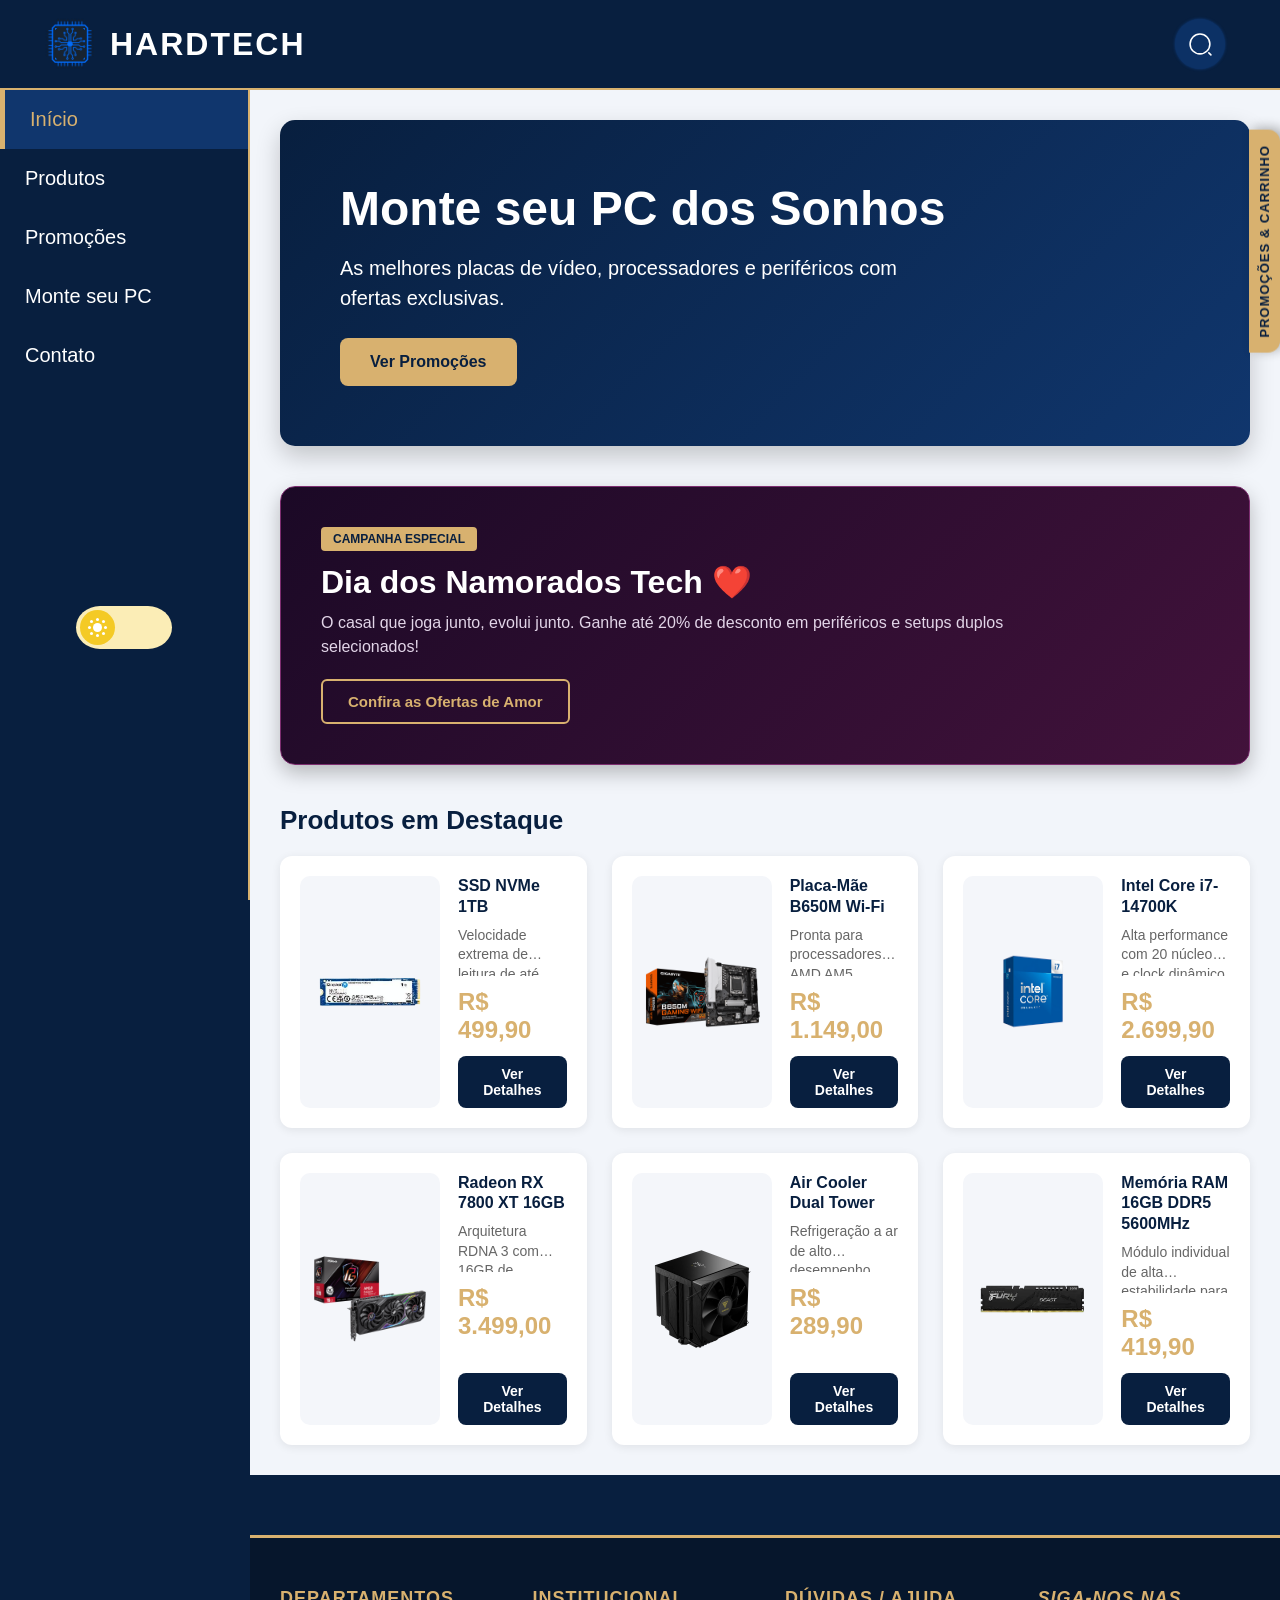
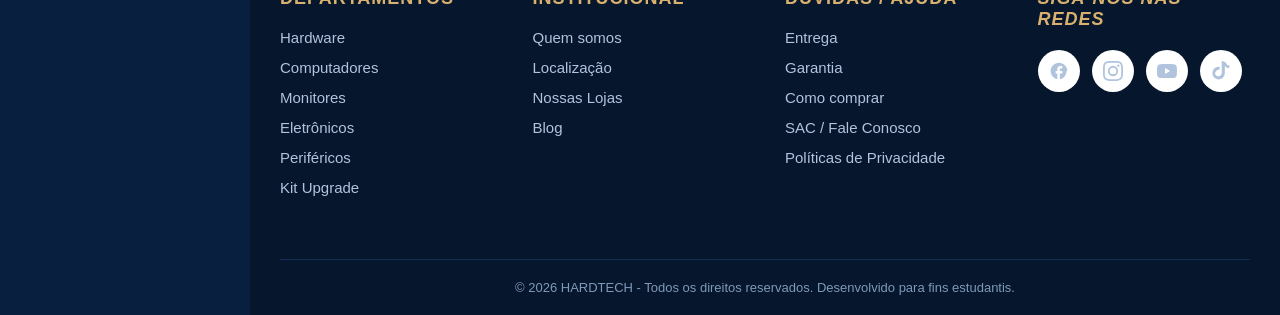
==== commit 4b3597ea: "Deixando semanticamente correto" ====
--- a/index.html
+++ b/index.html
@@ -7,7 +7,7 @@
     <link rel="stylesheet" href="./CSS/temas/tema.css">
     <link rel="stylesheet" href="./CSS/inicio.css">
     <link rel="icon" href="./img/hardtech_logo_v1_2-Photoroom.png">
-    <title>HARDTECH - Hardware e Tecnologia</title>
+    <title>HARDTECH</title>
 </head>
 <body>
     <header>
@@ -175,8 +175,9 @@
         </section>
 
         <button class="btn-aba-toggle" type="button" aria-label="Abrir painel de promoções e carrinho">Promoções &amp; Carrinho</button>
-        
-        <aside class="painel-lateral" aria-label="Painel de carrinho e cupons">
+    </main>
+
+    <aside class="painel-lateral" aria-label="Painel de carrinho e cupons">
             <button class="btn-fechar-aside" type="button" aria-label="Fechar painel">✕ Fechar</button>
             
             <section class="widget-aside" aria-labelledby="carrinho-titulo">
@@ -200,7 +201,6 @@
                 </output>
             </section>
         </aside>
-    </main>
 
     <footer class="rodape-hardtech">
         <section class="footer-container">
--- a/CSS/layout.css
+++ b/CSS/layout.css
@@ -1,15 +1,3 @@
-/* ============================================================
-   LAYOUT.CSS — Estilos compartilhados por TODAS as páginas
-   Contém: reset global, header fixo, search form animado,
-   menu hambúrguer, navegação lateral, submenus,
-   conteúdo principal (.conteudo) e footer
-   ============================================================ */
-
-/* ============================================================
-   RESET GLOBAL
-   Zera margens/paddings e usa border-box em todos os elementos
-   ============================================================ */
-
 /* Remove margens e paddings padrão de todos os elementos
    e faz com que padding e borda sejam incluídos no cálculo de largura/altura */
 * {
@@ -285,7 +273,7 @@
 summary::-webkit-details-marker { display: none; }
 
 /* Remove o marcador de lista padrão do <summary> */
-summary { list-style: none; }
+summary { list-style: none; }  
 
 /* Barra de navegação lateral fixa */
 nav {
@@ -505,7 +493,7 @@
 /* Tablet/Desktop: 4 colunas lado a lado */
 @media (min-width: 768px) {
     .footer-container {
-        grid-template-columns: repeat(4, 1fr);
+        grid-template-columns: repeat(4, 1fr);   /* número e a largura das colunas em um contêiner CSS Grid, repeat(quantidade, tamanho) */
         gap: 40px;
     }
 }
--- a/CSS/inicio.css
+++ b/CSS/inicio.css
@@ -1,13 +1,3 @@
-/* ============================================================
-   INICIO.CSS — Estilos exclusivos da página inicial (index.html)
-   Contém: banners, grid de produtos em destaque,
-   painel lateral retrátil e correções semânticas
-   ============================================================ */
-
-/* ============================================================
-   PARTE 1 — CONTEÚDO PRINCIPAL
-   ============================================================ */
-
 /* Permite que elementos com posição absoluta (ex: submenus) 
    saiam visualmente das bordas do container principal */
 main {
@@ -22,10 +12,18 @@
 .banner {
     background: linear-gradient(135deg, #081f3f, #10366d);
     color: white;
-    padding: 30px 20px;
+    padding: 24px 16px;
     border-radius: 12px;
-    margin-bottom: 24px;
+    margin-bottom: 20px;
     box-shadow: 0 10px 25px rgba(0,0,0,.2);
+}
+
+/* Mobile pequeno (≥ 360px): leve aumento de respiro */
+@media (min-width: 360px) {
+    .banner {
+        padding: 30px 20px;
+        margin-bottom: 24px;
+    }
 }
 
 /* Tablet: aumenta o espaçamento interno do banner */
@@ -44,11 +42,27 @@
     }
 }
 
+/* Telas grandes: evita que o banner fique exageradamente largo/estirado */
+@media (min-width: 1440px) {
+    .banner {
+        padding: 70px 80px;
+    }
+}
+
 /* Título do banner principal */
 .banner h2 {
-    font-size: 26px;
-    margin-bottom: 12px;
+    font-size: 22px;
+    margin-bottom: 10px;
     line-height: 1.2;
+    word-wrap: break-word;
+}
+
+/* Mobile pequeno (≥ 360px) */
+@media (min-width: 360px) {
+    .banner h2 {
+        font-size: 26px;
+        margin-bottom: 12px;
+    }
 }
 
 /* Tablet: aumenta o tamanho da fonte do título */
@@ -68,10 +82,18 @@
 
 /* Parágrafo descritivo do banner principal */
 .banner p {
-    font-size: 15px;
-    margin-bottom: 20px;
+    font-size: 14px;
+    margin-bottom: 16px;
     max-width: 600px;
     line-height: 1.5;
+}
+
+/* Mobile pequeno (≥ 360px) */
+@media (min-width: 360px) {
+    .banner p {
+        font-size: 15px;
+        margin-bottom: 20px;
+    }
 }
 
 /* Desktop: texto maior e mais espaçamento inferior */
@@ -104,9 +126,11 @@
     }
 }
 
-/* Efeito hover: botão sobe 3px */
-.banner .btn-banner:hover {
-    transform: translateY(-3px);
+/* Efeito hover: botão sobe 3px (apenas em dispositivos com mouse) */
+@media (hover: hover) {
+    .banner .btn-banner:hover {
+        transform: translateY(-3px);
+    }
 }
 
 /* ============================================================
@@ -117,11 +141,19 @@
 .banner-promocional.namorados {
     background: linear-gradient(135deg, #1b0926, #42123b);
     color: white;
-    padding: 28px 20px;
+    padding: 22px 16px;
     border-radius: 12px;
-    margin-bottom: 24px;
+    margin-bottom: 20px;
     box-shadow: 0 8px 20px rgba(0,0,0,.25);
     border: 1px solid #7c2d6f;
+}
+
+/* Mobile pequeno (≥ 360px) */
+@media (min-width: 360px) {
+    .banner-promocional.namorados {
+        padding: 28px 20px;
+        margin-bottom: 24px;
+    }
 }
 
 /* Tablet: mais espaçamento interno */
@@ -164,9 +196,17 @@
 
 /* Título do banner promocional */
 .banner-promocional h2 {
-    font-size: 22px;
+    font-size: 20px;
     margin-bottom: 10px;
     line-height: 1.2;
+    word-wrap: break-word;
+}
+
+/* Mobile pequeno (≥ 360px) */
+@media (min-width: 360px) {
+    .banner-promocional h2 {
+        font-size: 22px;
+    }
 }
 
 /* Tablet: título maior */
@@ -185,11 +225,19 @@
 
 /* Parágrafo descritivo do banner promocional */
 .banner-promocional p {
-    font-size: 14px;
-    margin-bottom: 18px;
+    font-size: 13px;
+    margin-bottom: 16px;
     max-width: 700px;
     color: #e2d5e8; /* Roxo bem claro */
     line-height: 1.5;
+}
+
+/* Mobile pequeno (≥ 360px) */
+@media (min-width: 360px) {
+    .banner-promocional p {
+        font-size: 14px;
+        margin-bottom: 18px;
+    }
 }
 
 /* Desktop: texto maior */
@@ -223,169 +271,265 @@
     }
 }
 
-/* Hover: preenche o fundo com dourado e texto fica azul escuro */
-.banner-promocional .btn-promo-link:hover {
-    background: #d8b16f;
+/* Hover: preenche o fundo com dourado e texto fica azul escuro (apenas com mouse) */
+@media (hover: hover) {
+    .banner-promocional .btn-promo-link:hover {
+        background: #d8b16f;
+        color: #081f3f;
+        transform: translateY(-2px);
+    }
+}
+
+/* ============================================================
+   GRID DE PRODUTOS EM DESTAQUE — LAYOUT ANTIGO (IMAGEM À ESQUERDA)
+   ============================================================ */
+
+/* Título da seção de destaques */
+.destaques h2 {
     color: #081f3f;
-    transform: translateY(-2px);
-}
-
-/* ============================================================
-   GRID DE PRODUTOS EM DESTAQUE
-   ============================================================ */
-
-/* Container da lista de produtos — mobile: coluna vertical */
+    font-size: 20px;
+    margin-bottom: 16px;
+}
+
+/* Desktop: título da seção fica maior */
+@media (min-width: 768px) {
+    .destaques h2 {
+        font-size: 26px;
+        margin-bottom: 20px;
+    }
+}
+
+/* Container da lista de produtos — mobile: coluna vertical,
+   um card embaixo do outro */
 .produtos {
     display: flex;
     flex-direction: column;
     gap: 12px;
-    list-style: none; /* Remove os números da <ol> */
+    list-style: none; /* Remove os números/marcadores da <ol> */
     padding: 0;
     margin: 0;
 }
 
-/* Card individual de cada produto */
+/* ============================================================
+   CARD DE PRODUTO — LAYOUT COM IMAGEM À ESQUERDA (mobile e desktop)
+   ============================================================ */
+
+/* Cada produto usa grid de 2 colunas: imagem fixa na coluna 1
+   (ocupando todas as linhas), e h3/p/data/botão na coluna 2,
+   um em cada linha — formando uma "coluna de texto" ao lado
+   da imagem, tanto no mobile quanto no desktop */
 .produto {
+    display: grid;
+    grid-template-columns: 96px 1fr;
+    grid-template-rows: auto auto 1fr auto;
+    column-gap: 14px;
+    row-gap: 2px;
     background: white;
-    border-radius: 8px;
-    padding: 12px;
-    box-shadow: 0 2px 8px rgba(0,0,0,.1);
-    transition: .3s;
-    display: flex;
-    flex-direction: row; /* Mobile: imagem à esquerda, texto à direita */
-    align-items: stretch;
-    text-align: left;
-    gap: 14px;
-}
-
-/* Efeito hover: card sobe 2px */
-.produto:hover {
-    transform: translateY(-2px);
-}
-
-/* Container da imagem do produto (tag <figure>) */
+    border-radius: 12px;
+    padding: 14px;
+    box-shadow: 0 2px 10px rgba(0,0,0,.08);
+    transition: transform .3s, box-shadow .3s;
+    width: 100%;
+    box-sizing: border-box;
+}
+
+/* Efeito hover: card sobe 3px e ganha sombra mais forte
+   (apenas em dispositivos com mouse, evita "travar" o hover em toque) */
+@media (hover: hover) {
+    .produto:hover {
+        transform: translateY(-3px);
+        box-shadow: 0 8px 20px rgba(0,0,0,.12);
+    }
+}
+
+/* Imagem do produto — fixa na coluna 1, esticada para ocupar
+   da linha 1 até a linha 5 (toda a altura do card) */
 .produto figure {
+    grid-column: 1;
+    grid-row: 1 / 5;
     margin: 0;
-    padding: 0;
-    flex-shrink: 0; /* Não permite que a imagem encolha */
+    padding: 8px;
+    background: #f4f6fa;
+    border-radius: 10px;
     display: flex;
     justify-content: center;
     align-items: center;
 }
 
-/* Imagem do produto dentro do figure */
+/* Imagem propriamente dita: preenche a figure sem distorcer
+   (object-fit: contain) */
 .produto figure img {
-    width: 110px;
-    height: 110px;
-    object-fit: contain; /* Mantém a proporção da imagem */
+    width: 100%;
+    height: 78px;
+    object-fit: contain;
     display: block;
 }
 
-/* Nome do produto */
+/* Mobile a partir de 360px: aumenta um pouco a largura da
+   coluna da imagem e a altura da própria imagem */
+@media (min-width: 360px) {
+    .produto {
+        grid-template-columns: 112px 1fr;
+    }
+    .produto figure img {
+        height: 96px;
+    }
+}
+
+/* Nome do produto (coluna da direita, linha 1) */
 .produto h3 {
+    grid-column: 2;
+    grid-row: 1;
     color: #081f3f;
-    margin: 0 0 6px;
+    margin: 0;
     font-size: 14px;
     line-height: 1.3;
 }
 
-/* Descrição curta do produto */
+/* Descrição do produto (coluna da direita, linha 2) —
+   limitada a 2 linhas visíveis, o resto é cortado com "..." */
 .produto p {
+    grid-column: 2;
+    grid-row: 2;
     color: #666;
     font-size: 12px;
     line-height: 1.4;
-    margin-bottom: 6px;
-}
-
-/* Preço do produto (tag <data>) */
+    margin: 4px 0 0;
+    display: -webkit-box;
+    -webkit-line-clamp: 2;
+    -webkit-box-orient: vertical;
+    overflow: hidden;
+}
+
+/* Preço do produto — tag <data> (coluna da direita, linha 3) */
 .produto data {
+    grid-column: 2;
+    grid-row: 3;
     display: block;
-    margin: 4px 0;
+    margin: 6px 0 0;
     font-size: 18px;
     font-weight: bold;
-    color: #d8b16f; /* Dourado */
-}
-
-/* Botão "Ver Detalhes" */
+    color: #d8b16f;
+}
+
+/* Botão "Ver Detalhes" (coluna da direita, linha 4) —
+   alinhado à esquerda dentro da sua célula do grid */
 .produto .btn-comprar {
+    grid-column: 2;
+    grid-row: 4;
     display: inline-block;
+    justify-self: start;
     text-decoration: none;
-    width: auto;
     padding: 8px 16px;
-    border-radius: 6px;
+    border-radius: 8px;
     background: #081f3f;
     color: white;
-    font-weight: normal;
+    font-weight: 600;
     font-size: 13px;
     text-align: center;
     cursor: pointer;
     transition: .3s;
-    margin-top: auto; /* Empurra o botão para o final do card */
-    align-self: flex-start;
-}
-
-/* Hover do botão: azul mais claro */
-.produto .btn-comprar:hover {
-    background: #10366d;
+    margin-top: 8px;
+}
+
+/* Hover do botão: fundo azul mais claro (apenas com mouse) */
+@media (hover: hover) {
+    .produto .btn-comprar:hover {
+        background: #10366d;
+    }
 }
 
 /* ============================================================
-   RESPONSIVIDADE — Tablet (≥ 480px)
-   Grid de 2 colunas, cards empilhados verticalmente
+   RESPONSIVIDADE — Tablet e Desktop MANTÊM O MESMO LAYOUT
+   (Imagem à esquerda, texto à direita — como na imagem antiga)
    ============================================================ */
+
+/* Tablet (≥ 480px): grid de produtos passa a ter 2 colunas,
+   mas cada card individual continua com imagem à esquerda */
 @media (min-width: 480px) {
-    /* Muda de flex (lista vertical) para grid de 2 colunas */
+    /* Lista de produtos vira grid de 2 colunas, lado a lado */
     .produtos {
         display: grid;
         grid-template-columns: repeat(2, 1fr);
         gap: 20px;
-    }
-
-    /* Card empilhado: imagem em cima, texto embaixo, centralizado */
+        align-items: stretch;
+    }
+
+    /* Garante que cada <li> do grid estique para que os cards
+       fiquem com a mesma altura na mesma linha */
+    .produtos > li {
+        display: flex;
+    }
+
+    /* Mantém o layout grid com imagem à esquerda (NÃO empilha!) —
+       só aumenta um pouco o tamanho da coluna da imagem e o padding */
     .produto {
-        flex-direction: column;
-        text-align: center;
+        display: grid;
+        grid-template-columns: 120px 1fr; /* Imagem um pouco maior */
+        grid-template-rows: auto auto 1fr auto;
+        column-gap: 16px;
+        row-gap: 4px;
         padding: 16px;
-        gap: 0;
-    }
-
-    /* Imagem ocupa toda a largura do card */
+        text-align: left; /* Texto alinhado à esquerda */
+        width: 100%;
+    }
+
+    /* Figure repete o mesmo comportamento do mobile: ocupa
+       toda a altura do card na coluna 1, só com mais padding interno */
+    .produto figure {
+        grid-column: 1;
+        grid-row: 1 / 5;
+        padding: 10px;
+    }
+
+    /* Imagem cresce um pouco em relação ao mobile */
     .produto figure img {
         width: 100%;
-        height: 200px;
-    }
-
-    /* Título com margens laterais */
+        height: 120px;
+    }
+
+    /* Nome do produto — mesma posição (coluna 2, linha 1),
+       só aumenta a fonte */
     .produto h3 {
-        margin: 12px 0 8px;
+        grid-column: 2;
+        grid-row: 1;
         font-size: 15px;
-    }
-
-    /* Descrição pode crescer para preencher espaço */
+        margin: 0;
+    }
+
+    /* Descrição — mesma posição (coluna 2, linha 2), fonte maior
+       e sem altura mínima forçada */
     .produto p {
+        grid-column: 2;
+        grid-row: 2;
         font-size: 13px;
-        flex: 1;
+        margin: 4px 0 0;
         min-height: 0;
     }
 
-    /* Preço centralizado */
+    /* Preço — mesma posição (coluna 2, linha 3), alinhado à
+       esquerda e com fonte maior */
     .produto data {
-        margin: 12px 0;
+        grid-column: 2;
+        grid-row: 3;
+        margin: 8px 0 0;
         font-size: 20px;
-    }
-
-    /* Botão ocupa toda a largura do card */
+        text-align: left;
+    }
+
+    /* Botão — mesma posição (coluna 2, linha 4), largura
+       automática (não estica mais 100%) */
     .produto .btn-comprar {
-        width: 100%;
-        padding: 10px;
-        align-self: stretch;
-    }
-}
-
-/* ============================================================
-   RESPONSIVIDADE — Desktop (≥ 768px)
-   Grid de 3 colunas
-   ============================================================ */
+        grid-column: 2;
+        grid-row: 4;
+        justify-self: start;
+        width: auto;
+        padding: 8px 16px;
+        align-self: start;
+    }
+}
+
+/* Desktop (≥ 768px): grid de produtos passa a ter 3 colunas */
 @media (min-width: 768px) {
     /* Grid de 3 colunas no desktop */
     .produtos {
@@ -393,23 +537,26 @@
         gap: 25px;
     }
 
-    /* Mais padding interno nos cards */
+    /* Card cresce um pouco mais: coluna da imagem mais larga
+       e padding maior */
     .produto {
+        grid-template-columns: 140px 1fr;
         padding: 20px;
-    }
-
-    /* Imagens um pouco maiores */
+        column-gap: 18px;
+    }
+
+    /* Imagem ainda maior no desktop */
     .produto figure img {
-        height: 220px;
+        height: 140px;
     }
 
     /* Título maior */
     .produto h3 {
-        margin: 15px 0;
         font-size: 16px;
     }
 
-    /* Descrição com altura mínima para alinhar cards */
+    /* Descrição com altura mínima, ajuda a alinhar cards
+       com textos de tamanhos diferentes */
     .produto p {
         font-size: 14px;
         min-height: 50px;
@@ -417,13 +564,38 @@
 
     /* Preço maior */
     .produto data {
-        margin: 15px 0;
         font-size: 24px;
     }
 
-    /* Botão com mais padding */
+    /* Botão com mais espaço interno e fonte maior */
     .produto .btn-comprar {
-        padding: 12px;
+        padding: 10px 20px;
+        font-size: 14px;
+    }
+}
+
+/* ============================================================
+   RESPONSIVIDADE — Telas grandes (≥ 1440px)
+   Mantém 3 colunas e evita que o grid de produtos estique
+   demais em monitores muito largos
+   ============================================================ */
+@media (min-width: 1440px) {
+    /* Limita a largura máxima do grid e centraliza na tela */
+    .produtos {
+        grid-template-columns: repeat(3, 1fr);
+        gap: 28px;
+        max-width: 1200px;
+        margin: 0 auto;
+    }
+
+    /* Coluna da imagem cresce mais uma vez em telas grandes */
+    .produto {
+        grid-template-columns: 160px 1fr;
+    }
+
+    /* Imagem acompanha o crescimento da coluna */
+    .produto figure img {
+        height: 160px;
     }
 }
 
@@ -431,12 +603,15 @@
    PARTE 2 — PAINEL LATERAL RETRÁTIL (Carrinho + Cupons)
    ============================================================ */
 
-/* Painel lateral fixo no lado direito da tela */
+/* Painel lateral fixo no lado direito da tela, escondido por
+   padrão (transform translateX 100% o empurra para fora da
+   viewport) */
 .painel-lateral {
     position: fixed;
     top: 90px; /* Abaixo do header */
     right: 0;
     width: 300px;
+    max-width: 88vw; /* Nunca ultrapassa a largura da tela em celulares pequenos */
     height: calc(100vh - 90px); /* Ocupa toda a altura restante */
     background: #0d1f38;
     border-left: 3px solid #d8b16f;
@@ -450,13 +625,15 @@
     transition: transform 0.4s cubic-bezier(0.25, 1, 0.5, 1), visibility 0.4s;
 }
 
-/* Painel aberto: desliza para dentro da tela */
+/* Painel aberto (classe adicionada via JS): desliza para dentro
+   da tela e fica visível */
 .painel-lateral.aberto {
     transform: translateX(0);
     visibility: visible;
 }
 
-/* Botão "aba" que fica na borda direita para abrir o painel */
+/* Botão "aba" fixo na borda direita da tela, usado para abrir
+   o painel lateral — texto rotacionado na vertical */
 .btn-aba-toggle {
     position: fixed;
     top: 130px;
@@ -476,24 +653,38 @@
     writing-mode: vertical-rl; /* Texto na vertical */
     transform: rotate(180deg); /* Gira o texto para ficar legível */
     white-space: nowrap;
-    transition: background 0.3s, color 0.3s;
-}
-
-/* Esconde o botão aba quando o painel está aberto */
+    transition: background 0.3s, color 0.3s, opacity 0.3s;
+}
+
+/* Celular: sobe a aba para não colidir com o conteúdo do banner */
+@media (max-width: 768px) {
+    .btn-aba-toggle {
+        top: 100px;
+        padding: 12px 6px;
+        font-size: 12px;
+    }
+}
+
+/* Esconde o botão "aba" quando o painel já está aberto, ou
+   quando recebe a classe utilitária .oculto via JS */
 .painel-lateral.aberto ~ .btn-aba-toggle,
 .btn-aba-toggle.oculto {
     opacity: 0;
     pointer-events: none;
 }
 
-/* Hover do botão aba: fundo azul escuro, texto branco */
-.btn-aba-toggle:hover {
-    background: #081f3f;
-    color: #ffffff;
-    outline: 1px solid #d8b16f;
-}
-
-/* Botão "Fechar" dentro do painel lateral */
+/* Hover do botão aba: fundo fica azul escuro e texto branco
+   (apenas em dispositivos com mouse) */
+@media (hover: hover) {
+    .btn-aba-toggle:hover {
+        background: #081f3f;
+        color: #ffffff;
+        outline: 1px solid #d8b16f;
+    }
+}
+
+/* Botão "Fechar" dentro do painel lateral — estilo outline,
+   fundo transparente com borda dourada */
 .btn-fechar-aside {
     display: block;
     width: 100%;
@@ -511,20 +702,25 @@
     transition: background 0.3s, color 0.3s;
 }
 
-/* Hover do botão fechar: preenche com dourado */
-.btn-fechar-aside:hover {
-    background: #d8b16f;
-    color: #081f3f;
-}
-
-/* Linha divisória entre widgets do painel */
+/* Hover do botão fechar: preenche o fundo com dourado
+   (apenas com mouse) */
+@media (hover: hover) {
+    .btn-fechar-aside:hover {
+        background: #d8b16f;
+        color: #081f3f;
+    }
+}
+
+/* Linha divisória horizontal entre os widgets do painel
+   (separa o bloco do carrinho do bloco do cupom) */
 .divisor-resumo {
     border: 0;
     border-top: 1px solid #17345d;
     margin: 25px 0;
 }
 
-/* Título de cada widget dentro do painel (Carrinho, Cupom) */
+/* Título de cada widget dentro do painel (ex: "Seu Carrinho",
+   "Cupom Disponível") */
 .widget-aside h3 {
     font-size: 15px;
     color: #ffffff;
@@ -535,14 +731,14 @@
     margin-bottom: 15px;
 }
 
-/* Lista de itens do carrinho */
+/* Lista de itens dentro do carrinho — sem marcadores */
 .lista-carrinho-aside {
     list-style: none;
     padding: 0;
     margin-bottom: 20px;
 }
 
-/* Cada item da lista do carrinho */
+/* Cada item da lista do carrinho: nome de um lado, preço do outro */
 .lista-carrinho-aside li {
     display: flex;
     justify-content: space-between;
@@ -551,18 +747,19 @@
     color: #e8eef8;
 }
 
-/* Nome do produto no carrinho */
+/* Nome do produto dentro do item do carrinho */
 .lista-carrinho-aside .item-nome {
     font-weight: 500;
 }
 
-/* Preço do produto no carrinho */
+/* Preço do produto dentro do item do carrinho — destacado em dourado */
 .lista-carrinho-aside .item-preco {
     color: #d8b16f;
     font-weight: 600;
 }
 
-/* Linha do total do carrinho */
+/* Linha do total do carrinho — separada por uma borda tracejada
+   no topo, label de um lado e valor do outro */
 .total-aside {
     display: flex;
     justify-content: space-between;
@@ -575,7 +772,8 @@
     padding-top: 12px;
 }
 
-/* Botão "Fechar Pedido" */
+/* Botão "Fechar Pedido" — botão principal de ação do carrinho,
+   fundo dourado sólido */
 .btn-finalizar-aside {
     width: 100%;
     padding: 12px;
@@ -591,14 +789,18 @@
     transition: all 0.3s ease;
 }
 
-/* Hover do botão finalizar: fundo branco */
-.btn-finalizar-aside:hover {
-    background: #ffffff;
-    color: #081f3f;
-    transform: translateY(-2px);
-}
-
-/* Caixa de cupom de desconto */
+/* Hover do botão finalizar: fundo vira branco e o botão sobe
+   levemente (apenas com mouse) */
+@media (hover: hover) {
+    .btn-finalizar-aside:hover {
+        background: #ffffff;
+        color: #081f3f;
+        transform: translateY(-2px);
+    }
+}
+
+/* Caixa de cupom de desconto — borda tracejada dourada,
+   conteúdo centralizado */
 .cupom-box {
     display: block;
     background: #071a35;
@@ -608,7 +810,8 @@
     border-radius: 6px;
 }
 
-/* Código do cupom em destaque */
+/* Código do cupom em destaque (ex: "HARDTECH10") —
+   fundo azul mais claro que o restante da caixa */
 .cupom-codigo {
     display: inline-block;
     font-weight: 700;
@@ -621,7 +824,7 @@
     letter-spacing: 1px;
 }
 
-/* Texto descritivo do cupom */
+/* Texto descritivo abaixo do código do cupom (ex: "10% OFF...") */
 .cupom-box p {
     font-size: 13px;
     color: #b8c6d8;
@@ -629,7 +832,8 @@
     line-height: 1.4;
 }
 
-/* Celular: painel menor e ajustado ao topo */
+/* Celular: painel menor em largura e ajustado para começar
+   mais perto do topo (header é menor no mobile) */
 @media (max-width: 768px) {
     .painel-lateral {
         top: 70px;
@@ -638,11 +842,20 @@
     }
 }
 
+/* Celular bem pequeno (≤ 360px): painel ocupa quase toda a
+   largura da tela, com padding reduzido */
+@media (max-width: 360px) {
+    .painel-lateral {
+        width: 90vw;
+        padding: 20px 16px;
+    }
+}
+
 /* ============================================================
    CORREÇÕES SEMÂNTICAS (tags substituídas por semântica pura)
    ============================================================ */
 
-/* hgroup usado no header para agrupar logo + título */
+/* hgroup usado no header para agrupar logo + título lado a lado */
 hgroup.logo-area {
     display: flex;
     align-items: center;
@@ -650,7 +863,8 @@
     margin: 0;
 }
 
-/* Lista de ícones de redes sociais no footer */
+/* Lista de ícones de redes sociais no footer — sem marcadores,
+   ícones em linha com espaçamento entre eles */
 ul.iconos-redes {
     list-style: none;
     padding: 0;
@@ -660,7 +874,7 @@
     flex-wrap: wrap;
 }
 
-/* Cada ícone de rede social */
+/* Cada ícone de rede social — remove espaçamento padrão do <li> */
 ul.iconos-redes li {
     margin: 0;
     padding: 0;
